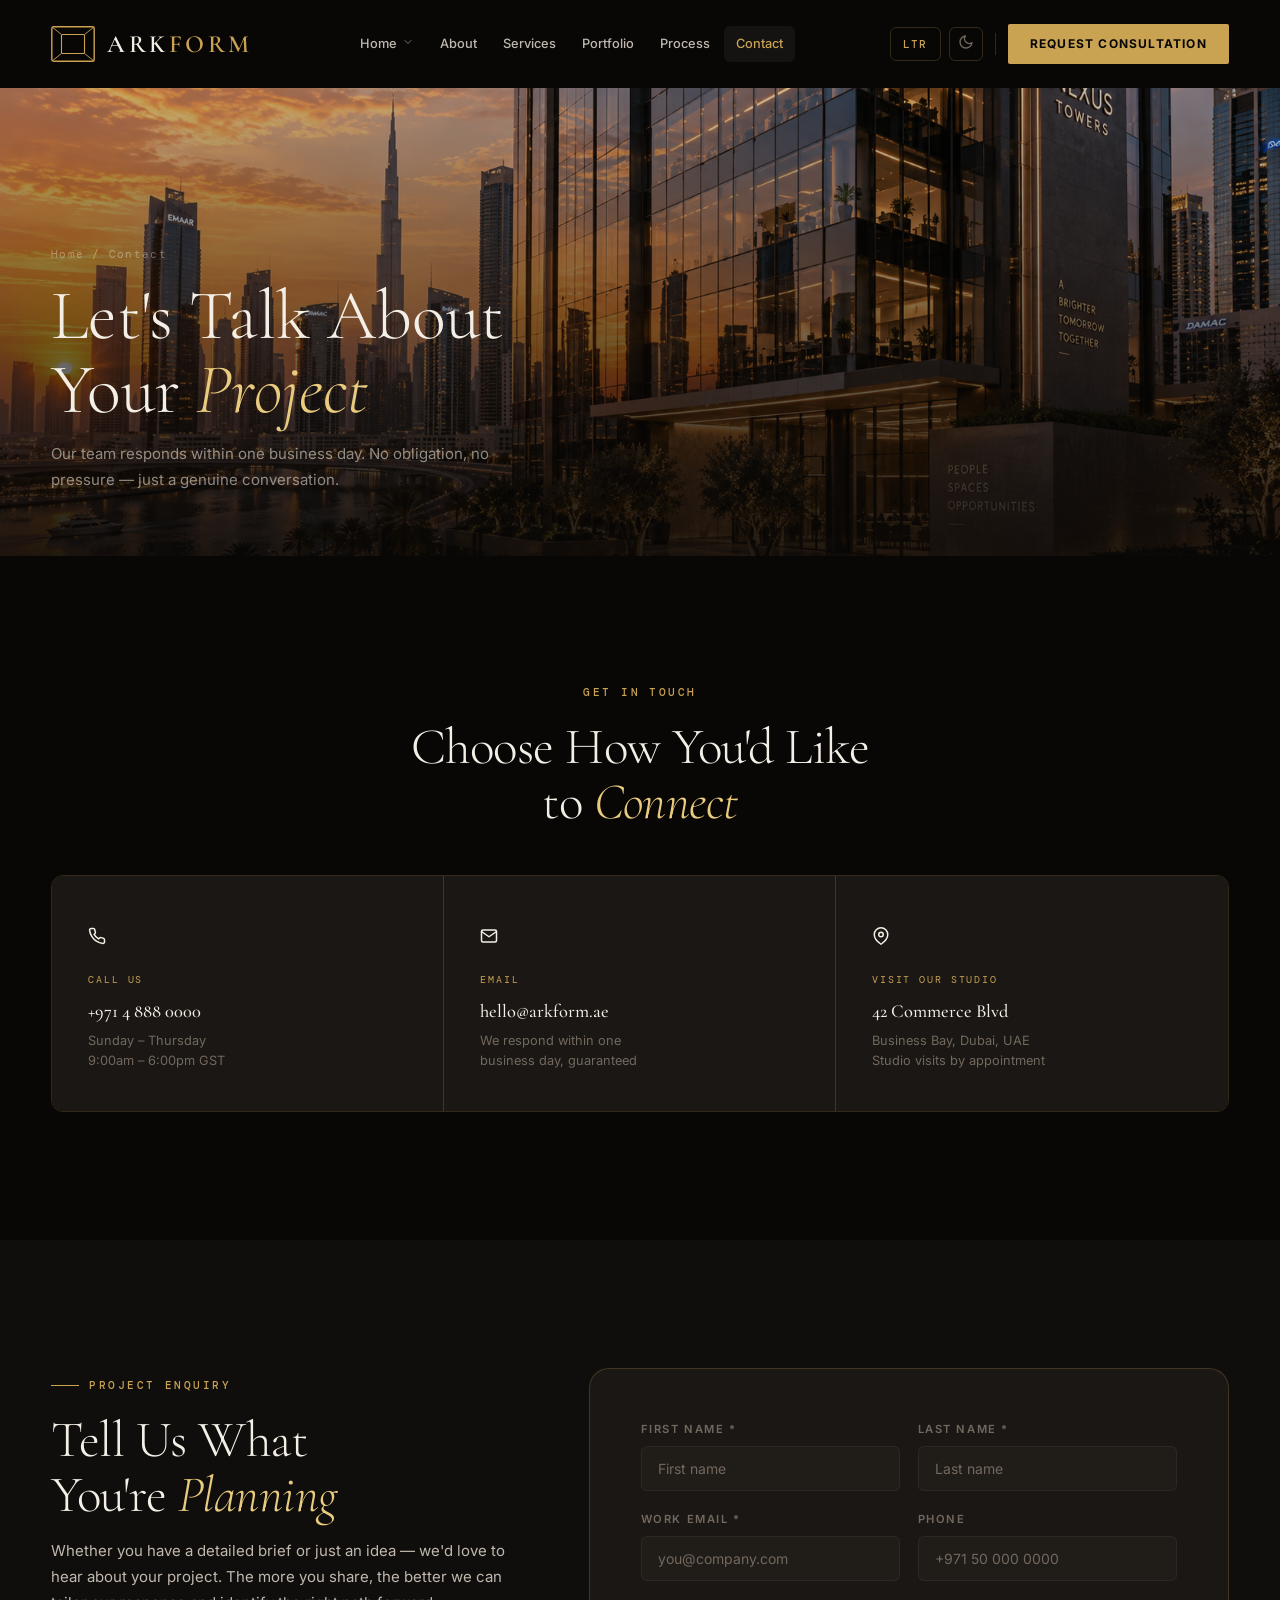
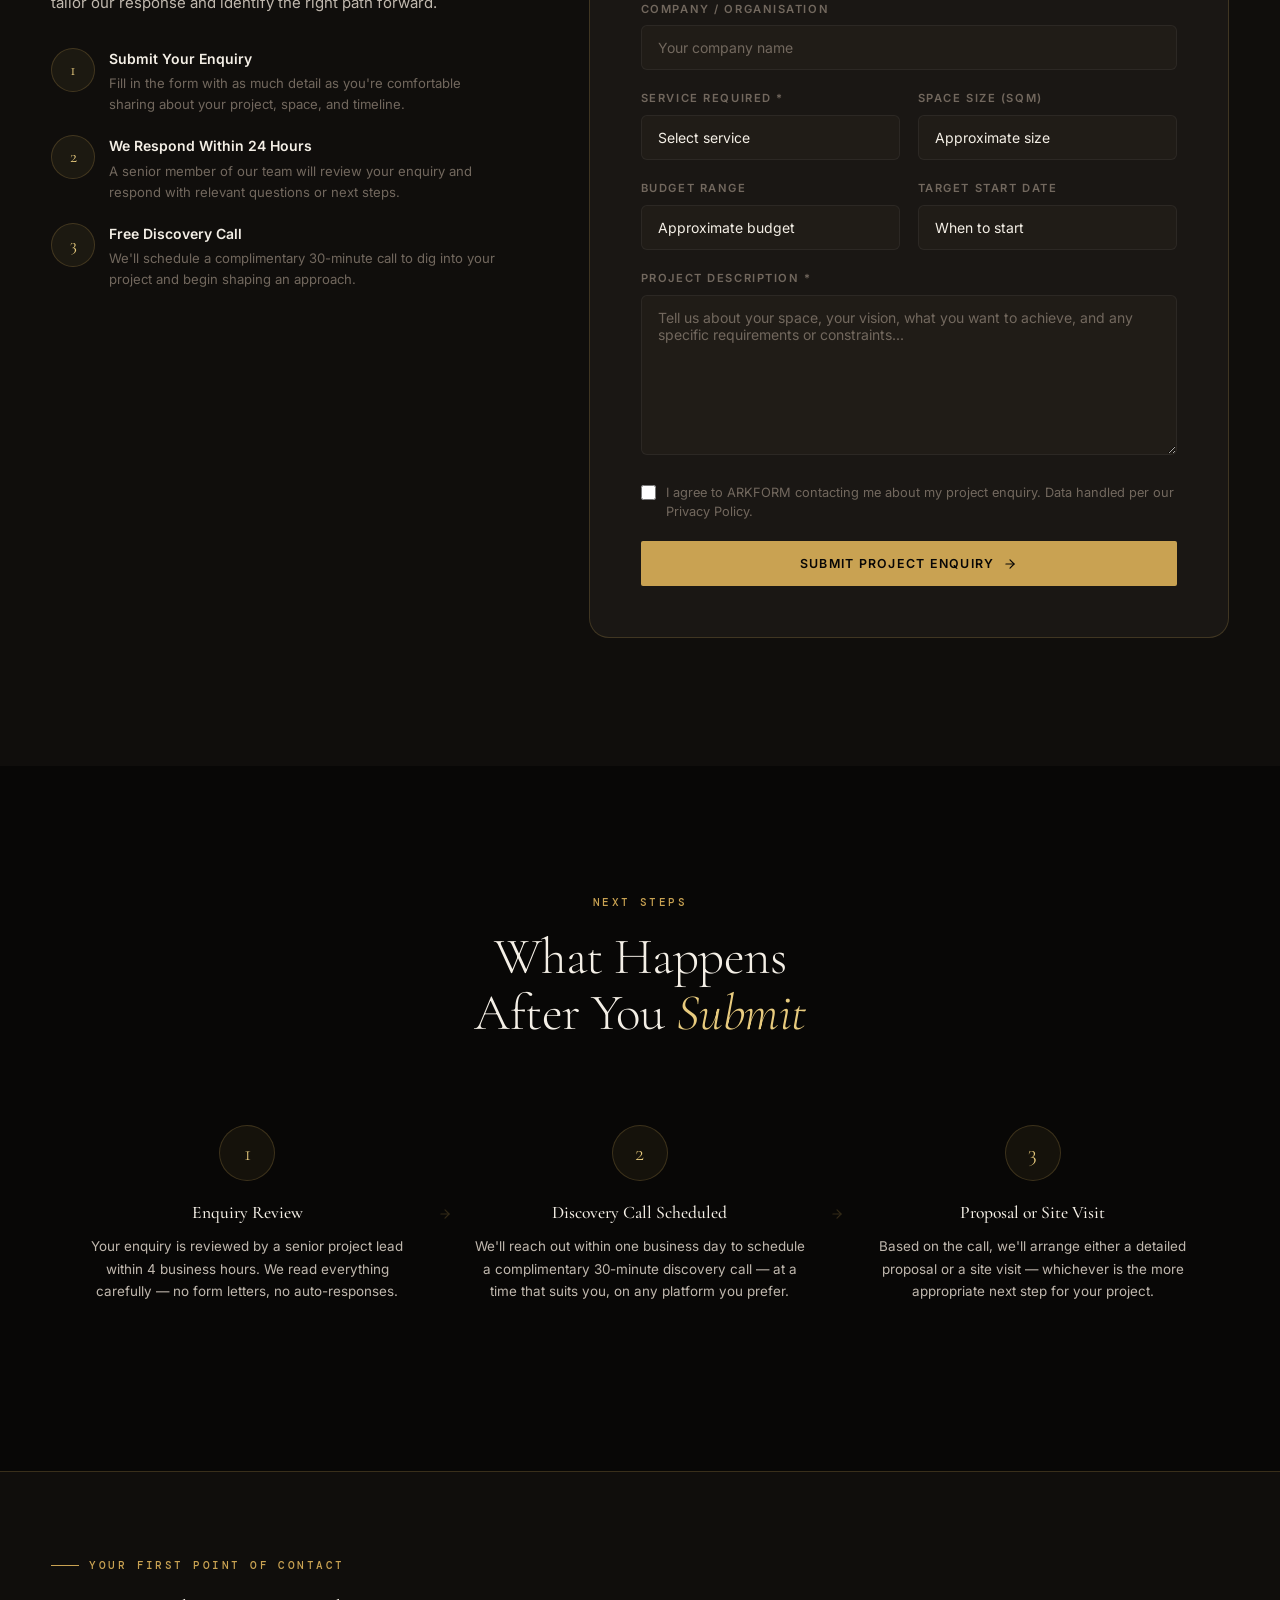
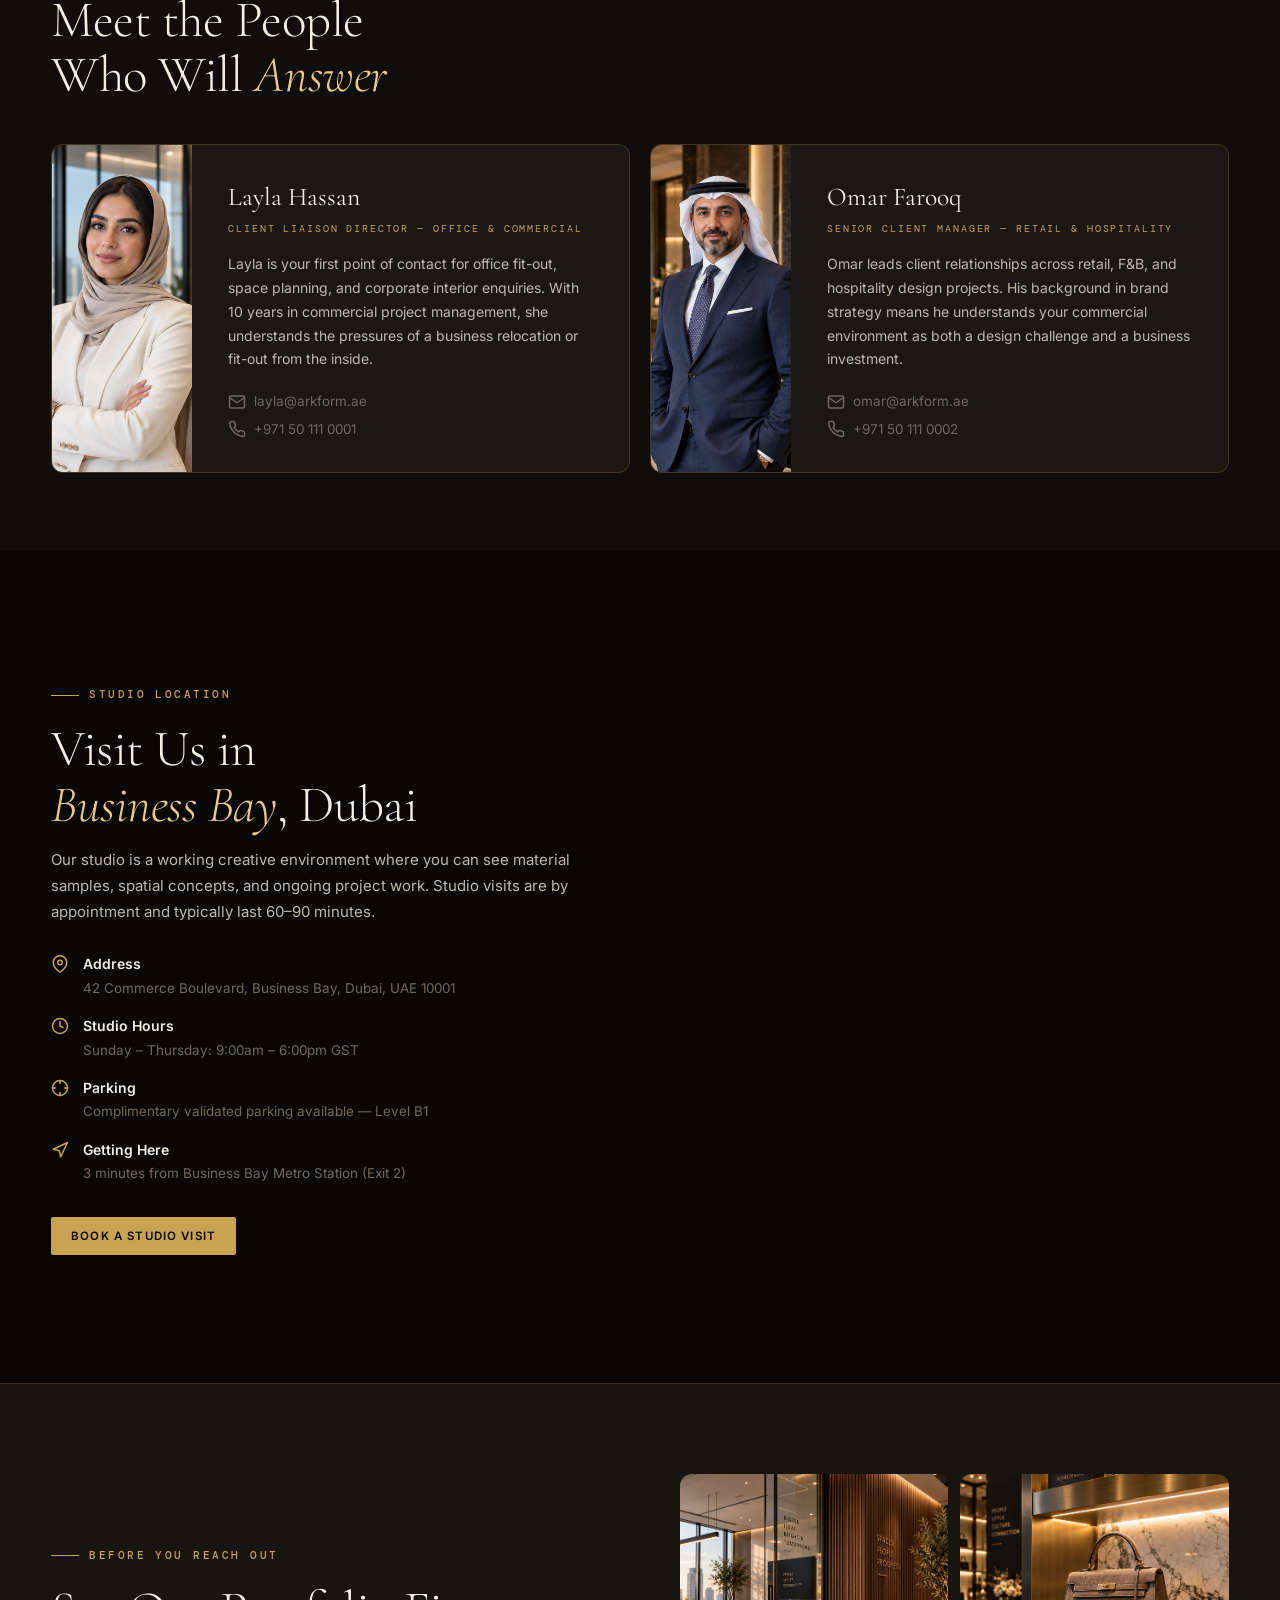
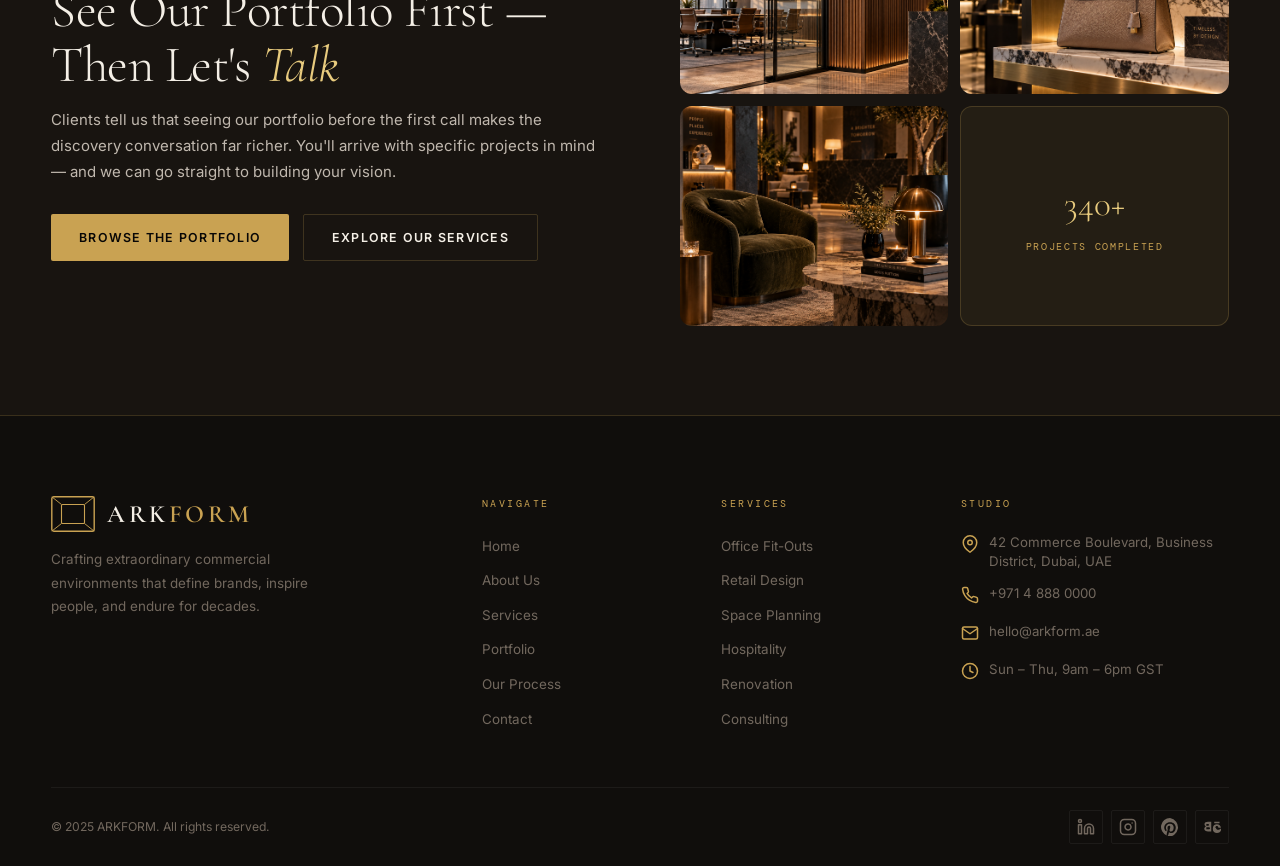
==== contact.html @ d7631701 "Initial commit" ====
<!DOCTYPE html>
<html lang="en" dir="ltr" data-theme="dark">
<head>
<meta charset="UTF-8"/>
<meta name="viewport" content="width=device-width, initial-scale=1.0"/>
<meta name="description" content="Contact ARKFORM to discuss your commercial interior fit-out or design project. Request a consultation, fill in a project enquiry, or visit our Dubai studio."/>
<title>Contact | ARKFORM</title>
<link rel="preconnect" href="https://fonts.googleapis.com"/>
<link rel="preconnect" href="https://fonts.gstatic.com" crossorigin/>
<link rel="stylesheet" href="style.css"/>
<link rel="icon" type="image/svg+xml" href="data:image/svg+xml,%3Csvg xmlns='http://www.w3.org/2000/svg' viewBox='0 0 24 24' fill='%23cfae7d'%3E%3Cpath d='M12 2L1 22h22L12 2zm0 5l6.5 12h-13L12 7z'/%3E%3C/svg%3E" />
</head>
<body>
<header id="site-header">
  <div class="header-inner">
    <a href="index.html" class="logo-wrap"><svg class="logo-svg" viewBox="0 0 44 36" fill="none"><rect x="0.8" y="0.8" width="42.4" height="34.4" rx="2" stroke="currentColor" stroke-width="1.4"/><rect x="10.5" y="8.5" width="23" height="19" rx="1" stroke="currentColor" stroke-width="1.1"/><line x1="0.8" y1="0.8" x2="10.5" y2="8.5" stroke="currentColor" stroke-width="0.9"/><line x1="43.2" y1="0.8" x2="33.5" y2="8.5" stroke="currentColor" stroke-width="0.9"/><line x1="0.8" y1="35.2" x2="10.5" y2="27.5" stroke="currentColor" stroke-width="0.9"/><line x1="43.2" y1="35.2" x2="33.5" y2="27.5" stroke="currentColor" stroke-width="0.9"/></svg><div class="logo-text"><span class="logo-name">ARK<b>FORM</b></span></div></a>
    <nav class="nav-menu"><div class="nav-item"><a href="index.html" class="nav-link">Home <span class="nav-chev"><svg width="12" height="12" viewBox="0 0 24 24" fill="none" stroke="currentColor" stroke-width="2" stroke-linecap="round" stroke-linejoin="round"><polyline points="6 9 12 15 18 9"></polyline></svg></span></a><div class="dropdown"><a href="index.html" class="dropdown-link"><span class="dd-dot"></span>Home One</a><a href="home2.html" class="dropdown-link"><span class="dd-dot"></span>Home Two</a></div></div><div class="nav-item"><a href="about.html" class="nav-link">About</a></div><div class="nav-item"><a href="services.html" class="nav-link">Services</a></div><div class="nav-item"><a href="portfolio.html" class="nav-link">Portfolio</a></div><div class="nav-item"><a href="process.html" class="nav-link">Process</a></div><div class="nav-item"><a href="contact.html" class="nav-link">Contact</a></div></nav>
    <div class="hd-right"><button class="dir-toggle" id="dirToggle">LTR</button><button class="theme-toggle" id="themeToggle"><span class="icon-moon"><svg width="16" height="16" viewBox="0 0 24 24" fill="none" stroke="currentColor" stroke-width="2" stroke-linecap="round" stroke-linejoin="round"><path d="M21 12.79A9 9 0 1 1 11.21 3 7 7 0 0 0 21 12.79z"></path></svg></span><span class="icon-sun"><svg width="16" height="16" viewBox="0 0 24 24" fill="none" stroke="currentColor" stroke-width="2" stroke-linecap="round" stroke-linejoin="round"><circle cx="12" cy="12" r="5"></circle><line x1="12" y1="1" x2="12" y2="3"></line><line x1="12" y1="21" x2="12" y2="23"></line><line x1="4.22" y1="4.22" x2="5.64" y2="5.64"></line><line x1="18.36" y1="18.36" x2="19.78" y2="19.78"></line><line x1="1" y1="12" x2="3" y2="12"></line><line x1="21" y1="12" x2="23" y2="12"></line><line x1="4.22" y1="19.78" x2="5.64" y2="18.36"></line><line x1="18.36" y1="5.64" x2="19.78" y2="4.22"></line></svg></span></button><div class="hd-divider"></div><a href="contact.html" class="btn-nav-cta">Request Consultation</a><button class="hamburger" id="hamburger"><span></span><span></span><span></span></button></div>
  </div>
</header>
<div class="mobile-overlay" id="mobile-overlay"></div>
<nav class="mobile-nav" id="mobile-nav"><a href="index.html" class="mobile-nav-link">Home<div class="m-sub"><a href="index.html" class="m-sub-link">Home One</a><a href="home2.html" class="m-sub-link">Home Two</a></div></a><a href="about.html" class="mobile-nav-link">About</a><a href="services.html" class="mobile-nav-link">Services</a><a href="portfolio.html" class="mobile-nav-link">Portfolio</a><a href="process.html" class="mobile-nav-link">Process</a><a href="contact.html" class="mobile-nav-link">Contact</a><div style="margin-top:32px;display:flex;gap:10px;flex-wrap:wrap;"><button class="dir-toggle">LTR</button><button class="theme-toggle"><span class="icon-moon"><svg width="16" height="16" viewBox="0 0 24 24" fill="none" stroke="currentColor" stroke-width="2" stroke-linecap="round" stroke-linejoin="round"><path d="M21 12.79A9 9 0 1 1 11.21 3 7 7 0 0 0 21 12.79z"></path></svg></span><span class="icon-sun"><svg width="16" height="16" viewBox="0 0 24 24" fill="none" stroke="currentColor" stroke-width="2" stroke-linecap="round" stroke-linejoin="round"><circle cx="12" cy="12" r="5"></circle><line x1="12" y1="1" x2="12" y2="3"></line><line x1="12" y1="21" x2="12" y2="23"></line><line x1="4.22" y1="4.22" x2="5.64" y2="5.64"></line><line x1="18.36" y1="18.36" x2="19.78" y2="19.78"></line><line x1="1" y1="12" x2="3" y2="12"></line><line x1="21" y1="12" x2="23" y2="12"></line><line x1="4.22" y1="19.78" x2="5.64" y2="18.36"></line><line x1="18.36" y1="5.64" x2="19.78" y2="4.22"></line></svg></span></button><a href="contact.html" class="btn-nav-cta">Consultation</a></div></nav>

<main style="margin-top:var(--nav-h);">

<!--  PAGE HERO -->
<div class="page-hero">
  <div class="page-hero-bg"><img src="contact_hero.png" alt="ARKFORM Studio — Dubai Business Bay" style="width:100%;height:100%;position:absolute;inset:0;border-radius:0;object-fit:cover;"></div>
  <div class="page-hero-overlay"></div>
  <div class="page-hero-content"><div class="container">
    <div class="breadcrumb"><a href="index.html">Home</a><span class="bc-sep">/</span><span>Contact</span></div>
    <h1 class="page-hero-title">Let's Talk About<br>Your <em>Project</em></h1>
    <p class="page-hero-sub">Our team responds within one business day. No obligation, no pressure — just a genuine conversation.</p>
  </div></div>
</div>

<!--  HOW TO REACH US -->
<section id="reach" class="section" style="background:var(--bg-0);">
  <div class="container">
    <div class="sh center reveal" style="margin-bottom:44px;"><div class="section-eyebrow center">Get in Touch</div><h2 class="sh-title">Choose How You'd Like<br>to <em>Connect</em></h2></div>
    <div class="contact-methods reveal">
      <div class="contact-method">
        <div class="cm-icon"><svg width="18" height="18" viewBox="0 0 24 24" fill="none" stroke="currentColor" stroke-width="2" stroke-linecap="round" stroke-linejoin="round"><path d="M22 16.92v3a2 2 0 0 1-2.18 2 19.79 19.79 0 0 1-8.63-3.07 19.5 19.5 0 0 1-6-6 19.79 19.79 0 0 1-3.07-8.67A2 2 0 0 1 4.11 2h3a2 2 0 0 1 2 1.72 12.84 12.84 0 0 0 .7 2.81 2 2 0 0 1-.45 2.11L8.09 9.91a16 16 0 0 0 6 6l1.27-1.27a2 2 0 0 1 2.11-.45 12.84 12.84 0 0 0 2.81.7A2 2 0 0 1 22 16.92z"></path></svg></div>
        <div class="cm-label">Call Us</div>
        <div class="cm-value">+971 4 888 0000</div>
        <p class="cm-note">Sunday – Thursday<br>9:00am – 6:00pm GST</p>
      </div>
      <div class="contact-method">
        <div class="cm-icon"><svg width="18" height="18" viewBox="0 0 24 24" fill="none" stroke="currentColor" stroke-width="2" stroke-linecap="round" stroke-linejoin="round"><path d="M4 4h16c1.1 0 2 .9 2 2v12c0 1.1-.9 2-2 2H4c-1.1 0-2-.9-2-2V6c0-1.1.9-2 2-2z"></path><polyline points="22,6 12,13 2,6"></polyline></svg></div>
        <div class="cm-label">Email</div>
        <div class="cm-value">hello@arkform.ae</div>
        <p class="cm-note">We respond within one<br>business day, guaranteed</p>
      </div>
      <div class="contact-method">
        <div class="cm-icon"><svg width="18" height="18" viewBox="0 0 24 24" fill="none" stroke="currentColor" stroke-width="2" stroke-linecap="round" stroke-linejoin="round"><path d="M21 10c0 7-9 13-9 13s-9-6-9-13a9 9 0 0 1 18 0z"></path><circle cx="12" cy="10" r="3"></circle></svg></div>
        <div class="cm-label">Visit Our Studio</div>
        <div class="cm-value">42 Commerce Blvd</div>
        <p class="cm-note">Business Bay, Dubai, UAE<br>Studio visits by appointment</p>
      </div>
    </div>
  </div>
</section>

<!--  PROJECT ENQUIRY FORM -->
<section id="enquiry" class="section" style="background:var(--bg-1);">
  <div class="container">
    <div style="display:grid;grid-template-columns:1fr 1.4fr;gap:80px;align-items:flex-start;" class="reveal">
      <div>
        <div class="section-eyebrow">Project Enquiry</div>
        <h2 class="sh-title">Tell Us What<br>You're <em>Planning</em></h2>
        <p style="font-size:0.9375rem;color:var(--txt-2);line-height:1.74;margin-bottom:32px;">Whether you have a detailed brief or just an idea — we'd love to hear about your project. The more you share, the better we can tailor our response and identify the right path forward.</p>
        <div style="display:flex;flex-direction:column;gap:20px;">
          <div style="display:flex;gap:14px;align-items:flex-start;"><div style="width:44px;height:44px;background:var(--gold-bg);border:1px solid var(--bd-g);border-radius:50%;display:flex;align-items:center;justify-content:center;font-family:var(--ff-d);font-size:1.1rem;color:var(--gold-lt);flex-shrink:0;">1</div><div><div style="font-size:0.875rem;font-weight:600;color:var(--txt-1);margin-bottom:3px;">Submit Your Enquiry</div><p style="font-size:0.82rem;color:var(--txt-3);line-height:1.6;">Fill in the form with as much detail as you're comfortable sharing about your project, space, and timeline.</p></div></div><div style="display:flex;gap:14px;align-items:flex-start;"><div style="width:44px;height:44px;background:var(--gold-bg);border:1px solid var(--bd-g);border-radius:50%;display:flex;align-items:center;justify-content:center;font-family:var(--ff-d);font-size:1.1rem;color:var(--gold-lt);flex-shrink:0;">2</div><div><div style="font-size:0.875rem;font-weight:600;color:var(--txt-1);margin-bottom:3px;">We Respond Within 24 Hours</div><p style="font-size:0.82rem;color:var(--txt-3);line-height:1.6;">A senior member of our team will review your enquiry and respond with relevant questions or next steps.</p></div></div><div style="display:flex;gap:14px;align-items:flex-start;"><div style="width:44px;height:44px;background:var(--gold-bg);border:1px solid var(--bd-g);border-radius:50%;display:flex;align-items:center;justify-content:center;font-family:var(--ff-d);font-size:1.1rem;color:var(--gold-lt);flex-shrink:0;">3</div><div><div style="font-size:0.875rem;font-weight:600;color:var(--txt-1);margin-bottom:3px;">Free Discovery Call</div><p style="font-size:0.82rem;color:var(--txt-3);line-height:1.6;">We'll schedule a complimentary 30-minute call to dig into your project and begin shaping an approach.</p></div></div>
        </div>
      </div>
      <div class="form-card reveal reveal-delay-2">
        <form id="enquiry-form" onsubmit="handleSubmit(event)" novalidate>
          <div class="form-row">
            <div class="form-group"><label class="form-label" for="f-fn">First Name *</label><input class="form-input" type="text" id="f-fn" placeholder="First name" required/></div>
            <div class="form-group"><label class="form-label" for="f-ln">Last Name *</label><input class="form-input" type="text" id="f-ln" placeholder="Last name" required/></div>
          </div>
          <div class="form-row">
            <div class="form-group"><label class="form-label" for="f-em">Work Email *</label><input class="form-input" type="email" id="f-em" placeholder="you@company.com" required/></div>
            <div class="form-group"><label class="form-label" for="f-ph">Phone</label><input class="form-input" type="tel" id="f-ph" placeholder="+971 50 000 0000"/></div>
          </div>
          <div class="form-group"><label class="form-label" for="f-co">Company / Organisation</label><input class="form-input" type="text" id="f-co" placeholder="Your company name"/></div>
          <div class="form-row">
            <div class="form-group"><label class="form-label" for="f-sv">Service Required *</label><select class="form-select" id="f-sv" required><option value="" disabled selected>Select service</option><option>Office Fit-Out</option><option>Retail Design</option><option>Space Planning</option><option>Hospitality Interiors</option><option>Renovation &amp; Refurbishment</option><option>Design Consulting</option><option>Not Sure — Need Guidance</option></select></div>
            <div class="form-group"><label class="form-label" for="f-sz">Space Size (sqm)</label><select class="form-select" id="f-sz"><option value="" disabled selected>Approximate size</option><option>Under 500 sqm</option><option>500 – 1,000 sqm</option><option>1,000 – 3,000 sqm</option><option>3,000 – 5,000 sqm</option><option>Over 5,000 sqm</option></select></div>
          </div>
          <div class="form-row">
            <div class="form-group"><label class="form-label" for="f-bg">Budget Range</label><select class="form-select" id="f-bg"><option value="" disabled selected>Approximate budget</option><option>AED 250K – 500K</option><option>AED 500K – 1M</option><option>AED 1M – 3M</option><option>AED 3M – 5M</option><option>AED 5M+</option></select></div>
            <div class="form-group"><label class="form-label" for="f-tl">Target Start Date</label><select class="form-select" id="f-tl"><option value="" disabled selected>When to start</option><option>Within 1 month</option><option>1 – 3 months</option><option>3 – 6 months</option><option>6 – 12 months</option><option>Over 12 months away</option></select></div>
          </div>
          <div class="form-group"><label class="form-label" for="f-msg">Project Description *</label><textarea class="form-textarea" id="f-msg" placeholder="Tell us about your space, your vision, what you want to achieve, and any specific requirements or constraints..." required style="min-height:160px;"></textarea></div>
          <div class="form-checkbox" style="margin-bottom:20px;"><input type="checkbox" id="f-con" required/><label for="f-con">I agree to ARKFORM contacting me about my project enquiry. Data handled per our Privacy Policy.</label></div>
          <button type="submit" class="btn btn-gold" style="width:100%;justify-content:center;padding:15px;" id="submit-btn">Submit Project Enquiry <svg width="14" height="14" viewBox="0 0 24 24" fill="none" stroke="currentColor" stroke-width="2" stroke-linecap="round" stroke-linejoin="round"><line x1="5" y1="12" x2="19" y2="12"></line><polyline points="12 5 19 12 12 19"></polyline></svg></button>
        </form>
        <div id="form-success" style="display:none;text-align:center;padding:48px 24px;">
          <div style="font-size:2.8rem;margin-bottom:16px;color:var(--gold);"><svg width="14" height="14" viewBox="0 0 24 24" fill="none" stroke="currentColor" stroke-width="2" stroke-linecap="round" stroke-linejoin="round"><polyline points="20 6 9 17 4 12"></polyline></svg></div>
          <h3 style="font-family:var(--ff-d);font-size:1.8rem;color:var(--txt-1);margin-bottom:12px;">Enquiry Received</h3>
          <p style="font-size:0.9rem;color:var(--txt-2);line-height:1.72;">Thank you — a senior member of our team will review your project and be in touch within one business day to arrange a discovery call.</p>
        </div>
      </div>
    </div>
  </div>
</section>

<!--  WHAT HAPPENS AFTER YOU SUBMIT -->
<section id="next-steps" class="section" style="background:var(--bg-0);">
  <div class="container">
    <div class="sh center reveal" style="margin-bottom:44px;"><div class="section-eyebrow center">Next Steps</div><h2 class="sh-title">What Happens<br>After You <em>Submit</em></h2></div>
    <div class="post-submit-steps reveal">
      <div class="pss-step">
        <div class="pss-num">1</div>
        <div class="pss-title">Enquiry Review</div>
        <p class="pss-body">Your enquiry is reviewed by a senior project lead within 4 business hours. We read everything carefully — no form letters, no auto-responses.</p>
      </div>
      <div class="pss-step">
        <div class="pss-num">2</div>
        <div class="pss-title">Discovery Call Scheduled</div>
        <p class="pss-body">We'll reach out within one business day to schedule a complimentary 30-minute discovery call — at a time that suits you, on any platform you prefer.</p>
      </div>
      <div class="pss-step">
        <div class="pss-num">3</div>
        <div class="pss-title">Proposal or Site Visit</div>
        <p class="pss-body">Based on the call, we'll arrange either a detailed proposal or a site visit — whichever is the more appropriate next step for your project.</p>
      </div>
    </div>
  </div>
</section>

<!--  MEET YOUR LIAISON -->
<section id="liaison" class="section-sm" style="background:var(--bg-1);border-top:1px solid var(--bd-g);">
  <div class="container">
    <div class="sh reveal" style="margin-bottom:40px;"><div class="section-eyebrow">Your First Point of Contact</div><h2 class="sh-title">Meet the People<br>Who Will <em>Answer</em></h2></div>
    <div style="display:grid;grid-template-columns:1fr 1fr;gap:20px;" class="reveal">
      <div class="liaison-card">
        <div class="liaison-photo"><img src="contact_layla.png" alt="Layla Hassan" style="width:100%;height:100%;min-height:220px;border-radius:0;object-fit:cover;"></div>
        <div class="liaison-info">
          <div class="liaison-name">Layla Hassan</div>
          <div class="liaison-role">Client Liaison Director — Office &amp; Commercial</div>
          <p class="liaison-bio">Layla is your first point of contact for office fit-out, space planning, and corporate interior enquiries. With 10 years in commercial project management, she understands the pressures of a business relocation or fit-out from the inside.</p>
          <div class="liaison-contact">
            <div class="liaison-contact-item"><svg width="18" height="18" viewBox="0 0 24 24" fill="none" stroke="currentColor" stroke-width="2" stroke-linecap="round" stroke-linejoin="round"><path d="M4 4h16c1.1 0 2 .9 2 2v12c0 1.1-.9 2-2 2H4c-1.1 0-2-.9-2-2V6c0-1.1.9-2 2-2z"></path><polyline points="22,6 12,13 2,6"></polyline></svg> layla@arkform.ae</div>
            <div class="liaison-contact-item"><svg width="18" height="18" viewBox="0 0 24 24" fill="none" stroke="currentColor" stroke-width="2" stroke-linecap="round" stroke-linejoin="round"><path d="M22 16.92v3a2 2 0 0 1-2.18 2 19.79 19.79 0 0 1-8.63-3.07 19.5 19.5 0 0 1-6-6 19.79 19.79 0 0 1-3.07-8.67A2 2 0 0 1 4.11 2h3a2 2 0 0 1 2 1.72 12.84 12.84 0 0 0 .7 2.81 2 2 0 0 1-.45 2.11L8.09 9.91a16 16 0 0 0 6 6l1.27-1.27a2 2 0 0 1 2.11-.45 12.84 12.84 0 0 0 2.81.7A2 2 0 0 1 22 16.92z"></path></svg> +971 50 111 0001</div>
          </div>
        </div>
      </div>
      <div class="liaison-card">
        <div class="liaison-photo"><img src="contact_omar.png" alt="Omar Farooq" style="width:100%;height:100%;min-height:220px;border-radius:0;object-fit:cover;"></div>
        <div class="liaison-info">
          <div class="liaison-name">Omar Farooq</div>
          <div class="liaison-role">Senior Client Manager — Retail &amp; Hospitality</div>
          <p class="liaison-bio">Omar leads client relationships across retail, F&amp;B, and hospitality design projects. His background in brand strategy means he understands your commercial environment as both a design challenge and a business investment.</p>
          <div class="liaison-contact">
            <div class="liaison-contact-item"><svg width="18" height="18" viewBox="0 0 24 24" fill="none" stroke="currentColor" stroke-width="2" stroke-linecap="round" stroke-linejoin="round"><path d="M4 4h16c1.1 0 2 .9 2 2v12c0 1.1-.9 2-2 2H4c-1.1 0-2-.9-2-2V6c0-1.1.9-2 2-2z"></path><polyline points="22,6 12,13 2,6"></polyline></svg> omar@arkform.ae</div>
            <div class="liaison-contact-item"><svg width="18" height="18" viewBox="0 0 24 24" fill="none" stroke="currentColor" stroke-width="2" stroke-linecap="round" stroke-linejoin="round"><path d="M22 16.92v3a2 2 0 0 1-2.18 2 19.79 19.79 0 0 1-8.63-3.07 19.5 19.5 0 0 1-6-6 19.79 19.79 0 0 1-3.07-8.67A2 2 0 0 1 4.11 2h3a2 2 0 0 1 2 1.72 12.84 12.84 0 0 0 .7 2.81 2 2 0 0 1-.45 2.11L8.09 9.91a16 16 0 0 0 6 6l1.27-1.27a2 2 0 0 1 2.11-.45 12.84 12.84 0 0 0 2.81.7A2 2 0 0 1 22 16.92z"></path></svg> +971 50 111 0002</div>
          </div>
        </div>
      </div>
    </div>
  </div>
</section>

<!--  STUDIO LOCATION -->
<section id="location" class="section" style="background:var(--bg-0);">
  <div class="container">
    <div style="display:grid;grid-template-columns:1fr 1fr;gap:80px;align-items:center;" class="reveal">
      <div>
        <div class="section-eyebrow">Studio Location</div>
        <h2 class="sh-title">Visit Us in<br><em>Business Bay</em>, Dubai</h2>
        <p style="font-size:0.9375rem;color:var(--txt-2);line-height:1.74;margin-bottom:28px;">Our studio is a working creative environment where you can see material samples, spatial concepts, and ongoing project work. Studio visits are by appointment and typically last 60–90 minutes.</p>
        <div style="display:flex;flex-direction:column;gap:16px;margin-bottom:32px;">
          <div style="display:flex;gap:14px;"><div style="color:var(--gold);flex-shrink:0;font-size:1rem;margin-top:2px;"><svg width="18" height="18" viewBox="0 0 24 24" fill="none" stroke="currentColor" stroke-width="2" stroke-linecap="round" stroke-linejoin="round"><path d="M21 10c0 7-9 13-9 13s-9-6-9-13a9 9 0 0 1 18 0z"></path><circle cx="12" cy="10" r="3"></circle></svg></div><div><div style="font-size:0.875rem;font-weight:600;color:var(--txt-1);margin-bottom:2px;">Address</div><div style="font-size:0.84rem;color:var(--txt-3);">42 Commerce Boulevard, Business Bay, Dubai, UAE 10001</div></div></div><div style="display:flex;gap:14px;"><div style="color:var(--gold);flex-shrink:0;font-size:1rem;margin-top:2px;"><svg width="18" height="18" viewBox="0 0 24 24" fill="none" stroke="currentColor" stroke-width="2" stroke-linecap="round" stroke-linejoin="round"><circle cx="12" cy="12" r="10"></circle><polyline points="12 6 12 12 16 14"></polyline></svg></div><div><div style="font-size:0.875rem;font-weight:600;color:var(--txt-1);margin-bottom:2px;">Studio Hours</div><div style="font-size:0.84rem;color:var(--txt-3);">Sunday – Thursday: 9:00am – 6:00pm GST</div></div></div><div style="display:flex;gap:14px;"><div style="color:var(--gold);flex-shrink:0;font-size:1rem;margin-top:2px;"><svg width="18" height="18" viewBox="0 0 24 24" fill="none" stroke="currentColor" stroke-width="2" stroke-linecap="round" stroke-linejoin="round"><circle cx="12" cy="12" r="10"></circle><line x1="22" y1="12" x2="18" y2="12"></line><line x1="6" y1="12" x2="2" y2="12"></line><line x1="12" y1="6" x2="12" y2="2"></line><line x1="12" y1="22" x2="12" y2="18"></line></svg></div><div><div style="font-size:0.875rem;font-weight:600;color:var(--txt-1);margin-bottom:2px;">Parking</div><div style="font-size:0.84rem;color:var(--txt-3);">Complimentary validated parking available — Level B1</div></div></div><div style="display:flex;gap:14px;"><div style="color:var(--gold);flex-shrink:0;font-size:1rem;margin-top:2px;"><svg width="18" height="18" viewBox="0 0 24 24" fill="none" stroke="currentColor" stroke-width="2" stroke-linecap="round" stroke-linejoin="round"><polygon points="3 11 22 2 13 21 11 13 3 11"></polygon></svg></div><div><div style="font-size:0.875rem;font-weight:600;color:var(--txt-1);margin-bottom:2px;">Getting Here</div><div style="font-size:0.84rem;color:var(--txt-3);">3 minutes from Business Bay Metro Station (Exit 2)</div></div></div>
        </div>
        <a href="#enquiry" class="btn btn-gold btn-sm">Book a Studio Visit</a>
      </div>
      <div style="border-radius:var(--r-lg);overflow:hidden;">
        <iframe src="https://www.google.com/maps/embed?pb=!1m18!1m12!1m3!1d14441.776098251662!2d55.26315264999999!3d25.1882103!2m3!1f0!2f0!3f0!3m2!1i1024!2i768!4f13.1!3m3!1m2!1s0x3e5f682c0b05b38d%3A0xc3c52403ff2da84a!2sBusiness%20Bay%20-%20Dubai%20-%20United%20Arab%20Emirates!5e0!3m2!1sen!2sus!4v1700000000000!5m2!1sen!2sus" width="100%" height="440" style="border:0;" allowfullscreen="" loading="lazy" referrerpolicy="no-referrer-when-downgrade"></iframe>
      </div>
    </div>
  </div>
</section>

<!--  FINAL CTA — Portfolio-first, different from form-focused page -->
<section id="cta" style="background:var(--bg-2);border-top:1px solid var(--bd-g);">
  <div class="container">
    <div style="display:grid;grid-template-columns:1fr 1fr;gap:80px;align-items:center;padding:clamp(60px,7vw,100px) 0;" class="reveal">
      <div>
        <div class="section-eyebrow">Before You Reach Out</div>
        <h2 class="sh-title">See Our Portfolio First —<br>Then Let's <em>Talk</em></h2>
        <p style="font-size:0.9375rem;color:var(--txt-2);line-height:1.74;margin-bottom:28px;">Clients tell us that seeing our portfolio before the first call makes the discovery conversation far richer. You'll arrive with specific projects in mind — and we can go straight to building your vision.</p>
        <div style="display:flex;gap:14px;flex-wrap:wrap;">
          <a href="portfolio.html" class="btn btn-gold">Browse the Portfolio</a>
          <a href="services.html"  class="btn btn-border">Explore Our Services</a>
        </div>
      </div>
      <div style="display:grid;grid-template-columns:1fr 1fr;gap:12px;">
        <div style="border-radius:var(--r-md);overflow:hidden;"><img src="contact_port1.png" alt="Office Portfolio" style="width:100%;height:220px;border-radius:0;object-fit:cover;"></div>
        <div style="border-radius:var(--r-md);overflow:hidden;"><img src="contact_port2.png" alt="Retail Portfolio" style="width:100%;height:220px;border-radius:0;object-fit:cover;"></div>
        <div style="border-radius:var(--r-md);overflow:hidden;"><img src="contact_port3.png" alt="Hospitality Portfolio" style="width:100%;height:220px;border-radius:0;object-fit:cover;"></div>
        <div style="border-radius:var(--r-md);overflow:hidden;background:var(--gold-bg);border:1px solid var(--bd-g);display:flex;flex-direction:column;align-items:center;justify-content:center;height:220px;text-align:center;padding:20px;"><div style="font-family:var(--ff-d);font-size:2.2rem;font-weight:300;color:var(--gold-lt);">340+</div><div style="font-family:var(--ff-m);font-size:0.65rem;letter-spacing:0.16em;text-transform:uppercase;color:var(--gold);margin-top:6px;">Projects Completed</div></div>
      </div>
    </div>
  </div>
</section>

</main>

<script>
function handleSubmit(e) {
  e.preventDefault();
  document.getElementById('enquiry-form').style.display = 'none';
  document.getElementById('form-success').style.display = 'block';
}
</script>
<footer id="site-footer">
  <div class="container">
    <div class="footer-top">
      <div>
        <div class="footer-logo-row">
          <svg class="logo-svg" viewBox="0 0 44 36" fill="none">
            <rect x="0.8" y="0.8" width="42.4" height="34.4" rx="2" stroke="currentColor" stroke-width="1.4"/>
            <rect x="10.5" y="8.5" width="23" height="19" rx="1" stroke="currentColor" stroke-width="1.1"/>
            <line x1="0.8" y1="0.8" x2="10.5" y2="8.5" stroke="currentColor" stroke-width="0.9"/>
            <line x1="43.2" y1="0.8" x2="33.5" y2="8.5" stroke="currentColor" stroke-width="0.9"/>
            <line x1="0.8" y1="35.2" x2="10.5" y2="27.5" stroke="currentColor" stroke-width="0.9"/>
            <line x1="43.2" y1="35.2" x2="33.5" y2="27.5" stroke="currentColor" stroke-width="0.9"/>
          </svg>
          <div class="logo-text">
            <span class="logo-name">ARK<b>FORM</b></span>
          </div>
        </div>
        <p class="footer-desc">Crafting extraordinary commercial environments that define brands, inspire people, and endure for decades.</p>
      </div>
      <div>
        <div class="footer-col-title">Navigate</div>
        <ul class="footer-links">
          <li><a href="index.html">Home</a></li>
          <li><a href="about.html">About Us</a></li>
          <li><a href="services.html">Services</a></li>
          <li><a href="portfolio.html">Portfolio</a></li>
          <li><a href="process.html">Our Process</a></li>
          <li><a href="contact.html">Contact</a></li>
        </ul>
      </div>
      <div>
        <div class="footer-col-title">Services</div>
        <ul class="footer-links">
          <li><a href="services.html">Office Fit-Outs</a></li>
          <li><a href="services.html">Retail Design</a></li>
          <li><a href="services.html">Space Planning</a></li>
          <li><a href="services.html">Hospitality</a></li>
          <li><a href="services.html">Renovation</a></li>
          <li><a href="services.html">Consulting</a></li>
        </ul>
      </div>
      <div>
        <div class="footer-col-title">Studio</div>
        <div class="footer-contact-row">
          <span class="fc-icon">
            <svg width="18" height="18" viewBox="0 0 24 24" fill="none" stroke="currentColor" stroke-width="2" stroke-linecap="round" stroke-linejoin="round"><path d="M21 10c0 7-9 13-9 13s-9-6-9-13a9 9 0 0 1 18 0z"></path><circle cx="12" cy="10" r="3"></circle></svg>
          </span>
          <span>42 Commerce Boulevard, Business District, Dubai, UAE</span>
        </div>
        <div class="footer-contact-row">
          <span class="fc-icon">
            <svg width="18" height="18" viewBox="0 0 24 24" fill="none" stroke="currentColor" stroke-width="2" stroke-linecap="round" stroke-linejoin="round"><path d="M22 16.92v3a2 2 0 0 1-2.18 2 19.79 19.79 0 0 1-8.63-3.07 19.5 19.5 0 0 1-6-6 19.79 19.79 0 0 1-3.07-8.67A2 2 0 0 1 4.11 2h3a2 2 0 0 1 2 1.72 12.84 12.84 0 0 0 .7 2.81 2 2 0 0 1-.45 2.11L8.09 9.91a16 16 0 0 0 6 6l1.27-1.27a2 2 0 0 1 2.11-.45 12.84 12.84 0 0 0 2.81.7A2 2 0 0 1 22 16.92z"></path></svg>
          </span>
          <span>+971 4 888 0000</span>
        </div>
        <div class="footer-contact-row">
          <span class="fc-icon">
            <svg width="18" height="18" viewBox="0 0 24 24" fill="none" stroke="currentColor" stroke-width="2" stroke-linecap="round" stroke-linejoin="round"><path d="M4 4h16c1.1 0 2 .9 2 2v12c0 1.1-.9 2-2 2H4c-1.1 0-2-.9-2-2V6c0-1.1.9-2 2-2z"></path><polyline points="22,6 12,13 2,6"></polyline></svg>
          </span>
          <span>hello@arkform.ae</span>
        </div>
        <div class="footer-contact-row">
          <span class="fc-icon">
            <svg width="18" height="18" viewBox="0 0 24 24" fill="none" stroke="currentColor" stroke-width="2" stroke-linecap="round" stroke-linejoin="round"><circle cx="12" cy="12" r="10"></circle><polyline points="12 6 12 12 16 14"></polyline></svg>
          </span>
          <span>Sun – Thu, 9am – 6pm GST</span>
        </div>
      </div>
    </div>
    <div class="footer-bottom">
      <p class="footer-copy">&copy; 2025 ARKFORM. All rights reserved.</p>
      <div class="footer-socials">
        <a href="#" class="soc-btn" aria-label="LinkedIn">
          <svg width="18" height="18" viewBox="0 0 24 24" fill="none" stroke="currentColor" stroke-width="2" stroke-linecap="round" stroke-linejoin="round"><path d="M16 8a6 6 0 0 1 6 6v7h-4v-7a2 2 0 0 0-2-2 2 2 0 0 0-2 2v7h-4v-7a6 6 0 0 1 6-6z"></path><rect x="2" y="9" width="4" height="12"></rect><circle cx="4" cy="4" r="2"></circle></svg>
        </a>
        <a href="#" class="soc-btn" aria-label="Instagram">
          <svg width="18" height="18" viewBox="0 0 24 24" fill="none" stroke="currentColor" stroke-width="2" stroke-linecap="round" stroke-linejoin="round"><rect x="2" y="2" width="20" height="20" rx="5" ry="5"></rect><path d="M16 11.37A4 4 0 1 1 12.63 8 4 4 0 0 1 16 11.37z"></path><line x1="17.5" y1="6.5" x2="17.51" y2="6.5"></line></svg>
        </a>
        <a href="#" class="soc-btn" aria-label="Pinterest">
          <svg width="18" height="18" viewBox="0 0 24 24" fill="currentColor"><path d="M12 0a12 12 0 0 0-4.37 23.17c-.07-.63-.13-1.6.03-2.29l1.4-5.92s-.36-.71-.36-1.78c0-1.66.97-2.9 2.17-2.9 1.01 0 1.51.76 1.51 1.68 0 1.02-.65 2.56-.99 3.98-.28 1.19.6 2.16 1.77 2.16 2.13 0 3.77-2.24 3.77-5.47 0-2.86-2.06-4.86-5.01-4.86-3.41 0-5.41 2.56-5.41 5.19 0 1.03.4 2.14.89 2.74.08.1.09.23.07.35l-.33 1.36c-.05.23-.17.27-.4.17-1.5-.7-2.43-2.88-2.43-4.65 0-3.78 2.75-7.25 7.95-7.25 4.17 0 7.39 2.96 7.39 6.92 0 4.13-2.61 7.46-6.23 7.46-1.21 0-2.35-.63-2.76-1.38l-.75 2.85c-.27 1.04-1 2.35-1.5 3.15A12 12 0 1 0 12 0z"/></svg>
        </a>
        <a href="#" class="soc-btn" aria-label="Behance">
          <svg width="18" height="18" viewBox="0 0 24 24" fill="currentColor"><path d="M22 7h-7v-2h7v2zm1.726 10c-.442 1.297-2.029 3-5.101 3-3.074 0-5.564-1.729-5.564-5.675 0-3.91 2.325-5.92 5.466-5.92 3.082 0 4.964 1.827 5.372 4.577h-6.711c.092 1.466 1.488 2.846 3.123 2.846 1.215 0 2.215-.534 2.64-1.428h2.775zm-3.15-4.144c-.169-1.2-1.026-2.025-2.091-2.025-1.12 0-2.037.916-2.19 2.025h4.281zM11 12v-6.903h-4.364c-2.428 0-4.636.853-4.636 3.328 0 1.543.832 2.38 2.026 2.812-1.391.439-2.316 1.636-2.316 3.121 0 2.671 2.35 3.642 5.093 3.642h4.2v-6zm-4.996-1.579h-1.528v-2.345h1.53c1.554 0 1.966.697 1.966 1.258 0 .61-.39 1.087-1.968 1.087zm1.144 4.579h-2.673v-2.678h2.673c1.611 0 2.21.673 2.21 1.346 0 .662-.511 1.332-2.21 1.332z"/></svg>
        </a>
      </div>
    </div>
  </div>
</footer><script src="main.js"></script></body></html>
---- style.css ----
/* ============================================================
   ARKFORM — Interior Fit-Out & Commercial Design
   Complete Design System  v2.0
   Fonts: Cormorant Garamond (display) + Inter (body)
============================================================ */
@import url('https://fonts.googleapis.com/css2?family=Cormorant+Garamond:ital,wght@0,300;0,400;0,500;0,600;0,700;1,300;1,400;1,600&family=Inter:wght@300;400;500;600;700&family=DM+Mono:wght@400;500&display=swap');

/* ── 1. DESIGN TOKENS ─────────────────────────────────── */
:root {
  /* Dark Theme (default) */
  --bg-0:  #080706;
  --bg-1:  #100E0C;
  --bg-2:  #181410;
  --bg-3:  #201C17;
  --bg-card: #1A1714;
  --bg-card-h: #222018;

  --gold:       #C9A252;
  --gold-lt:    #E8CB7E;
  --gold-dk:    #8A6B2E;
  --gold-glow:  rgba(201,162,82,0.13);
  --gold-line:  rgba(201,162,82,0.22);
  --gold-bg:    rgba(201,162,82,0.07);

  --txt-1: #F4EFE6;
  --txt-2: #C0B8AE;
  --txt-3: #72685E;
  --txt-gold: #E8CB7E;

  --bd:    rgba(255,255,255,0.055);
  --bd-g:  rgba(201,162,82,0.22);

  --glass: rgba(10,8,6,0.90);
  --glass-l: rgba(20,17,12,0.75);

  --sh-sm: 0 2px 12px rgba(0,0,0,0.50);
  --sh-md: 0 8px 36px  rgba(0,0,0,0.58);
  --sh-lg: 0 24px 80px rgba(0,0,0,0.72);
  --sh-g:  0 0 40px    rgba(201,162,82,0.14);

  --ff-d: 'Cormorant Garamond', Georgia, serif;
  --ff-b: 'Inter', system-ui, sans-serif;
  --ff-m: 'DM Mono', monospace;

  --r-xs: 2px;  --r-sm: 6px;  --r-md: 12px;  --r-lg: 20px;

  --ease:    cubic-bezier(0.4, 0, 0.2, 1);
  --ease-sp: cubic-bezier(0.34, 1.56, 0.64, 1);

  --nav-h: 88px;
  --cont:  1340px;
  --gut:   clamp(20px, 4vw, 60px);
}

[data-theme="light"] {
  --bg-0:  #F5F1EB;  --bg-1: #EDE8DF;  --bg-2: #E3DDD3;  --bg-3: #D8D0C4;
  --bg-card: #FFFFFF;  --bg-card-h: #FBF9F6;
  --gold: #A86E14;  --gold-lt: #C88C20;  --gold-dk: #7A5510;
  --gold-glow: rgba(168,110,20,0.10);  --gold-line: rgba(168,110,20,0.25);  --gold-bg: rgba(168,110,20,0.06);
  --txt-1: #18130E;  --txt-2: #3C3830;  --txt-3: #7A7268;  --txt-gold: #A86E14;
  --bd: rgba(0,0,0,0.07);  --bd-g: rgba(168,110,20,0.28);
  --glass: rgba(245,241,235,0.95);  --glass-l: rgba(228,221,211,0.80);
  --sh-sm: 0 2px 12px rgba(0,0,0,0.07);  --sh-md: 0 8px 36px rgba(0,0,0,0.10);
  --sh-lg: 0 24px 80px rgba(0,0,0,0.13);  --sh-g: 0 0 40px rgba(168,110,20,0.10);
}

/* ── 2. RESET & BASE ──────────────────────────────────── */
*, *::before, *::after { box-sizing: border-box; margin: 0; padding: 0; }
html { font-size: 16px; scroll-behavior: smooth; -webkit-font-smoothing: antialiased; }
body { font-family: var(--ff-b); background: var(--bg-0); color: var(--txt-1); line-height: 1.6; overflow-x: hidden; transition: background 0.4s var(--ease), color 0.4s var(--ease); }
img { display: block; max-width: 100%; height: auto; }
a { color: inherit; text-decoration: none; }
ul { list-style: none; }
button { cursor: pointer; border: none; background: none; font-family: inherit; }
details summary { list-style: none; }
details summary::-webkit-details-marker { display: none; }

/* RTL support */
html[dir="rtl"] .logo-text { text-align: right; }
html[dir="rtl"] .nav-menu  { margin-left: 0; margin-right: auto; }
html[dir="rtl"] .hd-right  { flex-direction: row-reverse; }
html[dir="rtl"] .hero-content { text-align: right; }
html[dir="rtl"] .hero-actions { flex-direction: row-reverse; }
html[dir="rtl"] .section-eyebrow::before { margin-right: 0; margin-left: 10px; }
html[dir="rtl"] .timeline::before { left: auto; right: 22px; }
html[dir="rtl"] .timeline { padding-left: 0; padding-right: 60px; }
html[dir="rtl"] .timeline-dot { left: auto; right: -49px; }
html[dir="rtl"] .split-rev { direction: ltr; }

/* ── 3. LAYOUT ────────────────────────────────────────── */
.container { width: 100%; max-width: var(--cont); margin-inline: auto; padding-inline: var(--gut); }
.section     { padding: clamp(80px, 10vw, 140px) 0; }
.section-sm  { padding: clamp(48px,  6vw,  90px) 0; }
.section-xs  { padding: clamp(32px,  4vw,  56px) 0; }

/* ── 4. EYEBROW / LABEL ──────────────────────────────── */
.section-eyebrow {
  display: inline-flex; align-items: center; gap: 10px;
  font-family: var(--ff-m); font-size: 0.70rem; font-weight: 500;
  letter-spacing: 0.22em; text-transform: uppercase; color: var(--gold); margin-bottom: 18px;
}
.section-eyebrow::before { content: ''; width: 28px; height: 1px; background: var(--gold); flex-shrink: 0; }
.section-eyebrow.center { display: flex; justify-content: center; }
.section-eyebrow.center::before { display: none; }

/* ── 5. TYPOGRAPHY SCALE ─────────────────────────────── */
.display-1 { font-family: var(--ff-d); font-size: clamp(3.2rem,6.5vw,8.5rem); font-weight: 300; line-height: 1.02; letter-spacing: -0.025em; }
.display-2 { font-family: var(--ff-d); font-size: clamp(2.4rem,4.5vw,5.6rem); font-weight: 300; line-height: 1.06; letter-spacing: -0.02em; }
.display-3 { font-family: var(--ff-d); font-size: clamp(1.8rem,3vw,3.8rem); font-weight: 300; line-height: 1.10; letter-spacing: -0.015em; }
.display-4 { font-family: var(--ff-d); font-size: clamp(1.4rem,2.2vw,2.4rem); font-weight: 400; line-height: 1.16; }
h1, h2, h3 { font-family: var(--ff-d); font-weight: 300; }
em { font-style: italic; color: var(--gold-lt); }

/* ── 6. BUTTONS ──────────────────────────────────────── */
.btn {
  display: inline-flex; align-items: center; gap: 9px;
  padding: 13px 28px; border-radius: var(--r-xs);
  font-family: var(--ff-b); font-size: 0.775rem; font-weight: 600;
  letter-spacing: 0.10em; text-transform: uppercase;
  transition: all 0.28s var(--ease); cursor: pointer;
}
.btn-gold { background: var(--gold); color: #080706; }
.btn-gold:hover { background: var(--gold-lt); transform: translateY(-2px); box-shadow: 0 10px 32px var(--gold-glow); }
.btn-border { border: 1px solid var(--bd-g); color: var(--txt-1); background: transparent; }
.btn-border:hover { border-color: var(--gold); color: var(--gold-lt); transform: translateY(-2px); }
.btn-ghost-gold { background: none; padding: 0; color: var(--gold); font-size: 0.775rem; font-weight: 600; letter-spacing: 0.12em; text-transform: uppercase; font-family: var(--ff-b); }
.btn-ghost-gold .arr { display: inline-block; transition: transform 0.28s var(--ease-sp); margin-left: 6px; }
.btn-ghost-gold:hover .arr { transform: translateX(6px); }
html[dir="rtl"] .btn-ghost-gold:hover .arr { transform: translateX(-6px) scaleX(-1); }
.btn-sm { padding: 10px 20px; font-size: 0.72rem; }
.btn-nav-cta { background: var(--gold); color: #080706; padding: 10px 22px; border-radius: var(--r-xs); font-size: 0.75rem; font-weight: 700; letter-spacing: 0.10em; text-transform: uppercase; font-family: var(--ff-b); transition: all 0.25s; white-space: nowrap; }
.btn-nav-cta:hover { background: var(--gold-lt); transform: translateY(-1px); box-shadow: 0 6px 20px var(--gold-glow); }

/* ── 7. HEADER ───────────────────────────────────────── */
#site-header {
  position: fixed; top: 0; left: 0; right: 0; z-index: 1000;
  height: var(--nav-h); display: flex; align-items: center;
  transition: background 0.4s var(--ease), box-shadow 0.4s, backdrop-filter 0.4s;
}
#site-header.scrolled {
  background: var(--glass);
  backdrop-filter: blur(22px) saturate(1.6);
  -webkit-backdrop-filter: blur(22px) saturate(1.6);
  box-shadow: 0 1px 0 var(--bd-g), var(--sh-sm);
}
.header-inner {
  display: flex; align-items: center; justify-content: space-between;
  width: 100%; max-width: var(--cont); margin-inline: auto; padding-inline: var(--gut); gap: 24px;
}
.split-bleed-left { padding-left: max(var(--gut), calc(50vw - (var(--cont) / 2))); }
.split-bleed-right { padding-right: max(var(--gut), calc(50vw - (var(--cont) / 2))); }

/* Logo */
.logo-wrap { display: flex; align-items: center; gap: 12px; text-decoration: none; flex-shrink: 0; }
.logo-svg { width: 44px; height: 36px; color: var(--gold); transition: color 0.3s; flex-shrink: 0; }
.logo-wrap:hover .logo-svg { color: var(--gold-lt); }
.logo-text { display: flex; flex-direction: column; gap: 1px; }
.logo-name { font-family: var(--ff-d); font-size: 1.55rem; font-weight: 600; letter-spacing: 0.14em; color: var(--txt-1); line-height: 1; transition: color 0.3s; }
.logo-name b { color: var(--gold); font-weight: 600; }
.logo-wrap:hover .logo-name { color: var(--gold-lt); }
.logo-sub { font-family: var(--ff-m); font-size: 0.54rem; letter-spacing: 0.28em; text-transform: uppercase; color: var(--txt-3); }

/* Nav */
.nav-menu { display: flex; align-items: center; gap: 2px; flex: 1; justify-content: center; }
.nav-item { position: relative; }
.nav-link { display: inline-flex; align-items: center; gap: 5px; padding: 8px 12px; font-size: 0.80rem; font-weight: 500; color: var(--txt-2); border-radius: var(--r-sm); transition: all 0.22s; white-space: nowrap; }
.nav-link:hover, .nav-link.active { color: var(--txt-1); background: rgba(255,255,255,0.05); }
[data-theme="light"] .nav-link:hover { background: rgba(0,0,0,0.05); }
.nav-link.active { color: var(--gold); }
.nav-chev { font-size: 0.52rem; transition: transform 0.28s; opacity: 0.6; }
.nav-item:hover .nav-chev { transform: rotate(180deg); }

.dropdown { position: absolute; top: calc(100% + 8px); left: 0; min-width: 190px; background: var(--bg-2); border: 1px solid var(--bd-g); border-radius: var(--r-md); padding: 6px; box-shadow: var(--sh-md); opacity: 0; visibility: hidden; transform: translateY(-8px) scale(0.97); transform-origin: top left; transition: all 0.22s var(--ease); z-index: 10; }
html[dir="rtl"] .dropdown { left: auto; right: 0; transform-origin: top right; }
.nav-item:hover .dropdown { opacity: 1; visibility: visible; transform: translateY(0) scale(1); }
.dropdown-link { display: flex; align-items: center; gap: 10px; padding: 10px 14px; border-radius: var(--r-sm); font-size: 0.79rem; font-weight: 500; color: var(--txt-2); transition: all 0.18s; }
.dropdown-link:hover { background: var(--gold-glow); color: var(--gold-lt); }
.dd-dot { width: 4px; height: 4px; border-radius: 50%; background: var(--gold); opacity: 0.5; flex-shrink: 0; }
.dropdown-link:hover .dd-dot { opacity: 1; }

/* Header right */
.hd-right { display: flex; align-items: center; gap: 8px; flex-shrink: 0; }
.hd-divider { width: 1px; height: 22px; background: var(--bd-g); margin: 0 4px; }
.dir-toggle { height: 34px; padding: 0 12px; border: 1px solid var(--bd-g); border-radius: var(--r-sm); font-family: var(--ff-m); font-size: 0.70rem; font-weight: 500; letter-spacing: 0.12em; color: var(--gold); background: transparent; transition: all 0.22s; cursor: pointer; }
.dir-toggle:hover { background: var(--gold-glow); border-color: var(--gold); }
.theme-toggle { width: 34px; height: 34px; border: 1px solid var(--bd-g); border-radius: var(--r-sm); display: flex; align-items: center; justify-content: center; color: var(--txt-3); font-size: 0.95rem; transition: all 0.22s; cursor: pointer; }
.theme-toggle:hover { background: var(--gold-glow); border-color: var(--gold); color: var(--gold); }
.icon-sun { display: none; }
[data-theme="light"] .icon-sun  { display: inline; }
[data-theme="light"] .icon-moon { display: none; }

/* Hamburger */
.hamburger { display: none; flex-direction: column; gap: 5px; padding: 8px; cursor: pointer; background: none; border: none; }
.hamburger span { display: block; width: 22px; height: 1.5px; background: var(--txt-1); border-radius: 2px; transition: all 0.28s var(--ease); }
.hamburger.open span:nth-child(1) { transform: translateY(6.5px) rotate(45deg); }
.hamburger.open span:nth-child(2) { opacity: 0; transform: scaleX(0); }
.hamburger.open span:nth-child(3) { transform: translateY(-6.5px) rotate(-45deg); }

/* ── 8. MOBILE NAV ───────────────────────────────────── */
.mobile-overlay { position: fixed; inset: 0; background: rgba(0,0,0,0.65); z-index: 1099; opacity: 0; visibility: hidden; transition: all 0.35s; }
.mobile-overlay.open { opacity: 1; visibility: visible; }
.mobile-nav { position: fixed; top: 0; right: -100%; width: min(340px,90vw); height: 100%; background: var(--bg-2); border-left: 1px solid var(--bd-g); z-index: 1100; padding: 100px 32px 48px; transition: right 0.38s var(--ease); overflow-y: auto; }
html[dir="rtl"] .mobile-nav { right: auto; left: -100%; border-left: none; border-right: 1px solid var(--bd-g); transition: left 0.38s var(--ease); }
.mobile-nav.open { right: 0; }
html[dir="rtl"] .mobile-nav.open { right: auto; left: 0; }
.mobile-nav-link { display: block; padding: 14px 0; font-family: var(--ff-d); font-size: 1.5rem; font-weight: 300; color: var(--txt-1); border-bottom: 1px solid var(--bd); transition: color 0.2s; }
.mobile-nav-link:hover { color: var(--gold); }
.m-sub { padding: 8px 0 0 14px; }
.m-sub-link { display: block; padding: 7px 0; font-size: 0.875rem; color: var(--txt-3); transition: color 0.2s; }
.m-sub-link:hover { color: var(--gold); }

/* ── 9. IMAGE PLACEHOLDER ───────────────────────────── */
.ph {
  background: linear-gradient(145deg, var(--bg-3) 0%, var(--bg-2) 100%);
  display: flex; flex-direction: column; align-items: center; justify-content: center;
  gap: 12px; color: var(--txt-3); font-family: var(--ff-m); font-size: 0.7rem;
  letter-spacing: 0.12em; text-align: center; padding: 16px;
}
.ph svg { opacity: 0.28; }
.ph-label { opacity: 0.7; line-height: 1.4; }

/* ── 10. HERO (Home 1 — Full bleed editorial) ─────── */
.hero-editorial {
  position: relative; min-height: 100svh; display: flex; align-items: flex-end;
  overflow: hidden; margin-top: var(--nav-h);
  --txt-1: #F4EFE6;
  --gold: #C9A252;
  --bd-g: rgba(201,162,82,0.3);
}
.hero-bg-img { position: absolute; inset: 0; }
.hero-bg-img .ph { position: absolute; inset: 0; border-radius: 0; }
.hero-editorial-overlay {
  position: absolute; inset: 0;
  background: linear-gradient(165deg, rgba(8,7,6,0.72) 0%, rgba(8,7,6,0.92) 55%, rgba(8,7,6,0.97) 100%);
}
[data-theme="light"] .hero-editorial-overlay { background: linear-gradient(165deg, rgba(8,7,6,0.62) 0%, rgba(8,7,6,0.88) 60%, rgba(8,7,6,0.95) 100%); }
.hero-editorial-content { position: relative; z-index: 2; padding-bottom: clamp(56px,8vw,110px); width: 100%; }
.hero-kicker { display: inline-flex; align-items: center; gap: 12px; font-family: var(--ff-m); font-size: 0.68rem; letter-spacing: 0.28em; text-transform: uppercase; color: var(--gold); margin-bottom: 28px; }
.hero-kicker::before { content: ''; width: 40px; height: 1px; background: var(--gold); }
.hero-h1 { font-family: var(--ff-d); font-size: clamp(3.2rem,7vw,9rem); font-weight: 300; line-height: 1.02; letter-spacing: -0.025em; color: #F4EFE6; margin-bottom: 30px; max-width: 900px; }
.hero-h1 em { font-style: italic; color: var(--gold-lt); }
.hero-sub { font-size: 0.9375rem; color: rgba(244,239,230,0.60); max-width: 500px; line-height: 1.72; margin-bottom: 44px; }
.hero-actions { display: flex; align-items: center; gap: 16px; flex-wrap: wrap; }
.hero-scroll { position: absolute; bottom: 40px; right: var(--gut); z-index: 2; writing-mode: vertical-rl; font-family: var(--ff-m); font-size: 0.60rem; letter-spacing: 0.20em; color: rgba(244,239,230,0.30); text-transform: uppercase; display: flex; align-items: center; gap: 10px; }
.hero-scroll::after { content: ''; width: 1px; height: 52px; background: linear-gradient(to bottom, rgba(201,162,82,0.7), transparent); animation: sl 2s ease-in-out infinite; }
@keyframes sl { 0%,100%{transform:scaleY(0.4);opacity:0.4;} 50%{transform:scaleY(1);opacity:1;} }

/* ── 11. HERO (Home 2 — Asymmetric split) ─────────── */
.hero-asymmetric {
  display: grid; grid-template-columns: 55% 45%;
  min-height: 100svh; margin-top: var(--nav-h); overflow: hidden;
}
.hero-asym-text { display: flex; flex-direction: column; justify-content: center; padding: clamp(60px,8vw,130px) clamp(40px,5vw,80px); background: var(--bg-1); }
.hero-asym-visual { position: relative; overflow: hidden; }
.hero-asym-mosaic { position: absolute; inset: 0; display: grid; grid-template-rows: 60% 40%; gap: 3px; }
.hero-asym-mosaic .ph { border-radius: 0; }
.hero-h1-asym { font-family: var(--ff-d); font-size: clamp(2.8rem,5.5vw,7rem); font-weight: 300; line-height: 1.04; letter-spacing: -0.02em; color: var(--txt-1); margin-bottom: 24px; }
.hero-h1-asym em { color: var(--gold-lt); }
.hero-asym-sub { font-size: 0.9375rem; color: var(--txt-2); line-height: 1.72; max-width: 480px; margin-bottom: 40px; }
.hero-asym-meta { display: grid; grid-template-columns: 1fr 1fr; gap: 20px; padding-top: 36px; border-top: 1px solid var(--bd-g); margin-top: 8px; }
.hero-meta-num { font-family: var(--ff-d); font-size: 2.8rem; font-weight: 300; color: var(--gold-lt); line-height: 1; }
.hero-meta-label { font-family: var(--ff-m); font-size: 0.64rem; letter-spacing: 0.16em; text-transform: uppercase; color: var(--txt-3); margin-top: 4px; }

/* ── 12. SECTION HEADERS ─────────────────────────── */
.sh { margin-bottom: clamp(40px,5vw,68px); }
.sh-title { font-family: var(--ff-d); font-size: clamp(2rem,4vw,4.2rem); font-weight: 300; line-height: 1.08; color: var(--txt-1); margin-bottom: 14px; letter-spacing: -0.01em; }
.sh-title em { color: var(--gold-lt); }
.sh-body { font-size: 0.9375rem; color: var(--txt-2); line-height: 1.74; max-width: 560px; }
.sh.center { text-align: center; }
.sh.center .sh-body { margin-inline: auto; }

/* ── 13. EXPERTISE ROW (Home 1 section 2) ────────── */
.expertise-row { display: grid; grid-template-columns: repeat(3,1fr); border-top: 1px solid var(--bd-g); border-bottom: 1px solid var(--bd-g); }
.expertise-cell { padding: 52px 44px; position: relative; border-right: 1px solid var(--bd-g); transition: background 0.3s; }
.expertise-cell:last-child { border-right: none; }
html[dir="rtl"] .expertise-cell { border-right: none; border-left: 1px solid var(--bd-g); }
html[dir="rtl"] .expertise-cell:last-child { border-left: none; }
.expertise-cell:hover { background: var(--gold-bg); }
.expertise-num { font-family: var(--ff-d); font-size: 3.8rem; font-weight: 300; color: var(--gold-line); line-height: 1; margin-bottom: 20px; }
.expertise-title { font-family: var(--ff-d); font-size: 1.4rem; font-weight: 500; color: var(--txt-1); margin-bottom: 10px; }
.expertise-body { font-size: 0.875rem; color: var(--txt-2); line-height: 1.70; margin-bottom: 22px; }

/* ── 14. PROJECT SHOWCASE (Home 1 section 3) ─────── */
.project-showcase { overflow: hidden; }
.project-row { display: grid; grid-template-columns: 1fr 1fr; min-height: 580px; }
.project-row.rev { direction: rtl; }
.project-row.rev > * { direction: ltr; }
html[dir="rtl"] .project-row.rev { direction: ltr; }
.project-visual { position: relative; overflow: hidden; }
.project-visual .ph { position: absolute; inset: 0; border-radius: 0; }
.project-body { padding: clamp(52px,6vw,100px) clamp(44px,5vw,88px); display: flex; flex-direction: column; justify-content: center; background: var(--bg-2); }
.project-cat { font-family: var(--ff-m); font-size: 0.65rem; letter-spacing: 0.22em; text-transform: uppercase; color: var(--gold); margin-bottom: 12px; }
.project-name { font-family: var(--ff-d); font-size: clamp(1.8rem,3vw,3rem); font-weight: 300; color: var(--txt-1); line-height: 1.12; margin-bottom: 16px; }
.project-name em { font-style: italic; color: var(--gold-lt); }
.project-desc { font-size: 0.9rem; color: var(--txt-2); line-height: 1.72; margin-bottom: 28px; }
.project-specs { display: flex; gap: 32px; flex-wrap: wrap; margin-bottom: 36px; }
.project-spec { }
.project-spec-val { font-family: var(--ff-d); font-size: 1.5rem; font-weight: 400; color: var(--gold-lt); line-height: 1; }
.project-spec-key { font-family: var(--ff-m); font-size: 0.62rem; letter-spacing: 0.14em; text-transform: uppercase; color: var(--txt-3); margin-top: 3px; }

/* ── 15. STAT ANCHORS (Home 1 section 4) ─────────── */
.stat-anchors { display: grid; grid-template-columns: repeat(4,1fr); gap: 1px; background: var(--bd-g); }
.sa-cell { background: var(--bg-card); padding: 52px 36px; transition: background 0.3s; }
.sa-cell:hover { background: var(--bg-card-h); }
.sa-big { font-family: var(--ff-d); font-size: clamp(3rem,4.5vw,5.5rem); font-weight: 300; color: var(--gold-lt); line-height: 1; margin-bottom: 16px; }
.sa-title { font-family: var(--ff-d); font-size: 1.15rem; font-weight: 500; color: var(--txt-1); margin-bottom: 8px; }
.sa-body { font-size: 0.85rem; color: var(--txt-2); line-height: 1.70; }

/* ── 16. TESTIMONIAL FEATURED (Home 1 section 5) ─── */
.testimonial-featured { display: grid; grid-template-columns: 1.4fr 1fr; gap: 0; }
.tf-main { padding: 56px; border-right: 1px solid var(--bd-g); }
html[dir="rtl"] .tf-main { border-right: none; border-left: 1px solid var(--bd-g); }
.tf-mark { font-family: var(--ff-d); font-size: 5rem; line-height: 0.6; color: var(--gold); opacity: 0.3; margin-bottom: 22px; }
.tf-quote { font-family: var(--ff-d); font-size: clamp(1.15rem,2vw,1.5rem); font-style: italic; color: var(--txt-1); line-height: 1.6; margin-bottom: 32px; }
.tf-author { display: flex; align-items: center; gap: 14px; }
.tf-avatar { width: 48px; height: 48px; border-radius: 50%; background: var(--bg-3); border: 1px solid var(--bd-g); display: flex; align-items: center; justify-content: center; font-size: 1.2rem; }
.tf-name { font-size: 0.875rem; font-weight: 600; color: var(--txt-1); }
.tf-role { font-size: 0.75rem; color: var(--txt-3); margin-top: 2px; }
.tf-side { display: flex; flex-direction: column; }
.tf-minor { flex: 1; padding: 40px 44px; border-bottom: 1px solid var(--bd-g); background: var(--bg-card); }
.tf-minor:last-child { border-bottom: none; }
.tf-minor-quote { font-family: var(--ff-d); font-size: 1rem; font-style: italic; color: var(--txt-2); line-height: 1.6; margin-bottom: 18px; }
.tf-minor-author { font-size: 0.78rem; font-weight: 600; color: var(--txt-3); }

/* ── 17. RECOGNITION STRIP (Home 1 section 6) ───── */
.recognition-strip { background: var(--bg-2); border-top: 1px solid var(--bd-g); border-bottom: 1px solid var(--bd-g); }
.recognition-inner { display: flex; align-items: center; gap: 0; overflow-x: auto; }
.rec-award { flex: 1; padding: 32px 44px; border-right: 1px solid var(--bd-g); text-align: center; flex-shrink: 0; min-width: 200px; transition: background 0.3s; }
.rec-award:last-child { border-right: none; }
html[dir="rtl"] .rec-award { border-right: none; border-left: 1px solid var(--bd-g); }
html[dir="rtl"] .rec-award:last-child { border-left: none; }
.rec-award:hover { background: var(--gold-bg); }
.rec-icon { font-size: 1.6rem; margin-bottom: 10px; }
.rec-award-name { font-family: var(--ff-d); font-size: 1rem; font-weight: 500; color: var(--txt-1); margin-bottom: 4px; }
.rec-year { font-family: var(--ff-m); font-size: 0.64rem; letter-spacing: 0.16em; color: var(--txt-3); }

/* ── 18. FINAL CTA — SPLIT (Home 1 section 7) ───── */
.cta-split { display: grid; grid-template-columns: 1fr 1fr; min-height: 480px; }
.cta-split-visual { position: relative; overflow: hidden; background: var(--bg-3); }
.cta-split-visual .ph { position: absolute; inset: 0; border-radius: 0; }
.cta-split-visual-overlay { position: absolute; inset: 0; background: rgba(8,7,6,0.55); display: flex; flex-direction: column; align-items: center; justify-content: center; text-align: center; padding: 40px; }
.cta-stat-big { font-family: var(--ff-d); font-size: clamp(3rem,5vw,6rem); font-weight: 300; color: #F4EFE6; line-height: 1; margin-bottom: 12px; }
.cta-stat-caption { font-size: 0.875rem; color: rgba(244,239,230,0.65); line-height: 1.6; max-width: 280px; }
.cta-split-body { padding: clamp(52px,6vw,88px) clamp(44px,5vw,88px); display: flex; flex-direction: column; justify-content: center; background: var(--bg-2); }
.cta-split-title { font-family: var(--ff-d); font-size: clamp(1.8rem,3vw,3rem); font-weight: 300; color: var(--txt-1); line-height: 1.1; margin-bottom: 18px; }
.cta-split-title em { color: var(--gold-lt); }
.cta-split-sub { font-size: 0.9rem; color: var(--txt-2); line-height: 1.72; margin-bottom: 36px; }
.mini-form { display: flex; gap: 10px; flex-wrap: wrap; }
.mini-input { flex: 1; min-width: 200px; padding: 13px 16px; background: var(--bg-3); border: 1px solid var(--bd); border-radius: var(--r-sm); font-family: var(--ff-b); font-size: 0.875rem; color: var(--txt-1); outline: none; transition: border-color 0.22s, box-shadow 0.22s; }
.mini-input::placeholder { color: var(--txt-3); }
.mini-input:focus { border-color: var(--gold); box-shadow: 0 0 0 3px var(--gold-glow); }

/* ── 19. BUSINESS CASE SECTION (Home 2 section 2) ── */
.business-case { background: var(--bg-1); }
.bc-grid { display: grid; grid-template-columns: 1fr 1fr; gap: 80px; align-items: center; }
.bc-big-stat { font-family: var(--ff-d); font-size: clamp(5rem,9vw,12rem); font-weight: 300; color: var(--gold-lt); line-height: 0.9; margin-bottom: 16px; }
.bc-stat-note { font-family: var(--ff-m); font-size: 0.70rem; letter-spacing: 0.14em; color: var(--txt-3); max-width: 300px; line-height: 1.6; }
.bc-data-list { display: flex; flex-direction: column; gap: 0; }
.bc-data-item { display: flex; align-items: flex-start; gap: 18px; padding: 22px 0; border-bottom: 1px solid var(--bd); }
.bc-data-item:first-child { border-top: 1px solid var(--bd); }
.bc-data-num { font-family: var(--ff-d); font-size: 2rem; font-weight: 300; color: var(--gold-lt); min-width: 80px; line-height: 1.1; flex-shrink: 0; }
.bc-data-text { font-size: 0.875rem; color: var(--txt-2); line-height: 1.68; }
.bc-data-title { font-weight: 600; color: var(--txt-1); margin-bottom: 4px; }

/* ── 20. APPROACH (Home 2 section 4) ─────────────── */
.approach-grid { display: grid; grid-template-columns: 1fr 1fr; gap: 2px; background: var(--bd-g); }
.approach-cell { background: var(--bg-card); padding: 52px 44px; transition: background 0.3s; }
.approach-cell:hover { background: var(--bg-card-h); }
.approach-num { font-family: var(--ff-m); font-size: 0.65rem; letter-spacing: 0.2em; color: var(--gold); margin-bottom: 16px; }
.approach-title { font-family: var(--ff-d); font-size: 1.5rem; font-weight: 500; color: var(--txt-1); margin-bottom: 12px; }
.approach-body { font-size: 0.875rem; color: var(--txt-2); line-height: 1.72; }

/* ── 21. MATERIAL SWATCHES (Home 2 section 5) ────── */
.material-row { display: grid; grid-template-columns: repeat(5,1fr); gap: 12px; }
.material-card { border-radius: var(--r-md); overflow: hidden; transition: transform 0.3s var(--ease), box-shadow 0.3s; cursor: default; }
.material-card:hover { transform: translateY(-4px); box-shadow: var(--sh-md); }
.material-swatch { height: 160px; }
.material-info { padding: 14px 16px; background: var(--bg-card); border: 1px solid var(--bd); border-top: none; }
.material-name { font-family: var(--ff-d); font-size: 0.95rem; font-weight: 500; color: var(--txt-1); margin-bottom: 3px; }
.material-type { font-family: var(--ff-m); font-size: 0.60rem; letter-spacing: 0.14em; color: var(--txt-3); text-transform: uppercase; }

/* ── 22. IMPACT STORIES (Home 2 section 6) ───────── */
.impact-grid { display: grid; grid-template-columns: repeat(3,1fr); gap: 16px; }
.impact-card { background: var(--bg-card); border: 1px solid var(--bd); border-radius: var(--r-md); overflow: hidden; transition: border-color 0.3s, box-shadow 0.3s; }
.impact-card:hover { border-color: var(--bd-g); box-shadow: var(--sh-md); }
.impact-img { height: 200px; }
.impact-body { padding: 28px 28px 32px; }
.impact-metric { font-family: var(--ff-d); font-size: 2.5rem; font-weight: 300; color: var(--gold-lt); line-height: 1; margin-bottom: 6px; }
.impact-metric-label { font-family: var(--ff-m); font-size: 0.64rem; letter-spacing: 0.14em; color: var(--gold); text-transform: uppercase; margin-bottom: 14px; }
.impact-quote { font-family: var(--ff-d); font-size: 1rem; font-style: italic; color: var(--txt-2); line-height: 1.65; margin-bottom: 16px; }
.impact-client { font-size: 0.80rem; font-weight: 600; color: var(--txt-3); }

/* ── 23. FINAL CTA (Home 2 section 7) ────────────── */
.cta-studio { display: grid; grid-template-columns: 1fr 1fr; min-height: 540px; }
.cta-studio-visual { position: relative; overflow: hidden; }
.cta-studio-visual .ph { position: absolute; inset: 0; border-radius: 0; }
.cta-studio-body { padding: clamp(60px,7vw,110px) clamp(52px,6vw,96px); display: flex; flex-direction: column; justify-content: center; background: var(--bg-3); }
.cta-studio-title { font-family: var(--ff-d); font-size: clamp(1.8rem,3.2vw,3.4rem); font-weight: 300; color: var(--txt-1); line-height: 1.12; margin-bottom: 20px; }
.cta-studio-title em { color: var(--gold-lt); }
.cta-studio-sub { font-size: 0.9rem; color: var(--txt-2); line-height: 1.74; margin-bottom: 40px; }
.cta-studio-actions { display: flex; gap: 12px; flex-wrap: wrap; }

/* ── 24. PAGE HERO (inner pages) ─────────────────── */
.page-hero { position: relative; height: clamp(400px, 52vh, 580px); display: flex; align-items: flex-end; overflow: hidden; margin-top: var(--nav-h); }
.page-hero-bg { position: absolute; inset: 0; }
.page-hero-bg .ph { position: absolute; inset: 0; border-radius: 0; }
.page-hero-overlay { position: absolute; inset: 0; background: linear-gradient(to top, rgba(8,7,6,0.90) 0%, rgba(8,7,6,0.50) 55%, rgba(8,7,6,0.22) 100%); }
.page-hero-content { position: relative; z-index: 2; padding-bottom: 64px; width: 100%; }
.page-hero-title { font-family: var(--ff-d); font-size: clamp(2.8rem,5.5vw,6rem); font-weight: 300; color: #F4EFE6; line-height: 1.05; }
.page-hero-title em { font-style: italic; color: var(--gold-lt); }
.page-hero-sub { font-size: 0.9375rem; color: rgba(244,239,230,0.55); max-width: 500px; margin-top: 14px; line-height: 1.7; }
.breadcrumb { display: flex; align-items: center; gap: 8px; font-family: var(--ff-m); font-size: 0.68rem; letter-spacing: 0.12em; color: rgba(244,239,230,0.38); margin-bottom: 16px; }
.breadcrumb a:hover { color: var(--gold); }
.bc-sep { color: var(--gold); }

/* ── 25. PORTFOLIO GRID ──────────────────────────── */
.filter-bar { display: flex; gap: 8px; flex-wrap: wrap; margin-bottom: 40px; }
.filter-btn { padding: 8px 20px; border: 1px solid var(--bd); border-radius: 999px; font-size: 0.775rem; font-weight: 500; color: var(--txt-2); background: transparent; cursor: pointer; transition: all 0.22s; }
.filter-btn:hover, .filter-btn.active { background: var(--gold); border-color: var(--gold); color: #080706; }
.portfolio-grid { display: grid; grid-template-columns: repeat(3,1fr); gap: 16px; grid-auto-flow: dense; }
.port-item { position: relative; border-radius: var(--r-md); overflow: hidden; cursor: pointer; }
.port-item.wide { grid-column: span 2; }
.port-item.full { grid-column: 1 / -1; }
.port-item .ph { transition: transform 0.6s var(--ease); }
.port-item:hover .ph { transform: scale(1.05); }
.port-overlay { position: absolute; inset: 0; background: linear-gradient(to top, rgba(8,7,6,0.90) 0%, transparent 50%); opacity: 0; transition: opacity 0.38s; display: flex; flex-direction: column; justify-content: flex-end; padding: 24px; }
.port-item:hover .port-overlay { opacity: 1; }
.port-cat { font-family: var(--ff-m); font-size: 0.63rem; letter-spacing: 0.20em; color: var(--gold); margin-bottom: 5px; }
.port-name { font-family: var(--ff-d); font-size: 1.4rem; font-weight: 500; color: #F4EFE6; }

/* ── 26. PROCESS TIMELINE ─────────────────────────── */
.process-timeline { display: grid; grid-template-columns: repeat(3,1fr); gap: 0; border: 1px solid var(--bd-g); border-radius: var(--r-lg); overflow: hidden; }
.pt-step { padding: 44px 36px; border-right: 1px solid var(--bd-g); background: var(--bg-card); transition: background 0.3s; }
.pt-step:last-child, .pt-step:nth-child(3) { border-right: none; }
.pt-step:nth-child(n+4) { border-top: 1px solid var(--bd-g); }
html[dir="rtl"] .pt-step { border-right: none; border-left: 1px solid var(--bd-g); }
html[dir="rtl"] .pt-step:last-child, html[dir="rtl"] .pt-step:nth-child(3) { border-left: none; }
.pt-step:hover { background: var(--bg-card-h); }
.pt-num { font-family: var(--ff-d); font-size: 3.5rem; font-weight: 300; color: var(--gold-line); line-height: 1; margin-bottom: 16px; }
.pt-title { font-family: var(--ff-d); font-size: 1.2rem; font-weight: 500; color: var(--txt-1); margin-bottom: 10px; }
.pt-body { font-size: 0.85rem; color: var(--txt-2); line-height: 1.70; }

/* ── 27. GANTT CHART ─────────────────────────────── */
.gantt { background: var(--bg-card); border: 1px solid var(--bd-g); border-radius: var(--r-md); overflow: hidden; }
.gantt-header { display: flex; border-bottom: 1px solid var(--bd-g); }
.gantt-row-label { width: 200px; padding: 14px 20px; background: var(--bg-3); border-right: 1px solid var(--bd-g); flex-shrink: 0; font-family: var(--ff-m); font-size: 0.65rem; letter-spacing: 0.12em; text-transform: uppercase; color: var(--txt-3); }
.gantt-weeks { display: flex; flex: 1; }
.gantt-week { flex: 1; text-align: center; padding: 14px 4px; font-family: var(--ff-m); font-size: 0.62rem; letter-spacing: 0.10em; color: var(--txt-3); border-right: 1px solid var(--bd); }
.gantt-week:last-child { border-right: none; }
.gantt-row { display: flex; border-bottom: 1px solid var(--bd); }
.gantt-row:last-child { border-bottom: none; }
.gantt-row-label.phase { background: var(--bg-card); font-size: 0.78rem; font-weight: 500; color: var(--txt-2); font-family: var(--ff-b); letter-spacing: 0; text-transform: none; padding: 16px 20px; }
.gantt-bar-row { display: flex; flex: 1; align-items: center; padding: 12px 8px; }
.gantt-bar { height: 12px; border-radius: 3px; background: linear-gradient(90deg, var(--gold), var(--gold-lt)); box-shadow: 0 2px 8px var(--gold-glow); }

/* ── 28. RESPONSIBILITY TABLE ────────────────────── */
.resp-table { width: 100%; border-collapse: collapse; border: 1px solid var(--bd-g); border-radius: var(--r-md); overflow: hidden; }
.resp-table th { padding: 18px 20px; background: var(--bg-3); font-family: var(--ff-m); font-size: 0.68rem; letter-spacing: 0.16em; text-transform: uppercase; color: var(--txt-3); border-bottom: 1px solid var(--bd-g); }
.resp-table th:first-child { text-align: left; }
.resp-table td { padding: 16px 20px; border-bottom: 1px solid var(--bd); font-size: 0.875rem; color: var(--txt-2); }
.resp-table td:first-child { color: var(--txt-1); font-weight: 500; }
.resp-table tr:last-child td { border-bottom: none; }
.resp-table tr:hover td { background: var(--gold-bg); }
.resp-check { color: var(--gold); font-size: 0.9rem; }
.resp-dash { color: var(--txt-3); }

/* ── 29. FORM ────────────────────────────────────── */
.form-group { margin-bottom: 20px; }
.form-label { display: block; font-size: 0.70rem; font-weight: 600; letter-spacing: 0.14em; text-transform: uppercase; color: var(--txt-3); margin-bottom: 7px; }
.form-input, .form-select, .form-textarea { width: 100%; padding: 13px 16px; background: var(--bg-3); border: 1px solid var(--bd); border-radius: var(--r-sm); font-family: var(--ff-b); font-size: 0.875rem; color: var(--txt-1); transition: all 0.22s; outline: none; -webkit-appearance: none; appearance: none; }
.form-input::placeholder, .form-textarea::placeholder { color: var(--txt-3); }
.form-input:focus, .form-select:focus, .form-textarea:focus { border-color: var(--gold); background: var(--bg-card); box-shadow: 0 0 0 3px var(--gold-glow); }
.form-textarea { min-height: 130px; resize: vertical; }
.form-row { display: grid; grid-template-columns: 1fr 1fr; gap: 18px; }
.form-checkbox { display: flex; align-items: flex-start; gap: 10px; }
.form-checkbox input { width: 15px; height: 15px; margin-top: 2px; accent-color: var(--gold); flex-shrink: 0; }
.form-checkbox label { font-size: 0.80rem; color: var(--txt-3); line-height: 1.5; }
.form-card { background: var(--bg-card); border: 1px solid var(--bd-g); border-radius: var(--r-lg); padding: clamp(32px,4vw,52px); }

/* ── 30. ABOUT PAGE SPECIFIC ─────────────────────── */
.founding-split { display: grid; grid-template-columns: 1fr 1fr; gap: 0; }
.founding-visual { position: relative; overflow: hidden; min-height: 500px; }
.founding-visual .ph { position: absolute; inset: 0; border-radius: 0; }
.founding-body { padding: clamp(52px,6vw,100px) clamp(44px,5vw,88px); background: var(--bg-1); display: flex; flex-direction: column; justify-content: center; }
.founding-pull { font-family: var(--ff-d); font-size: clamp(1.4rem,2.5vw,2.4rem); font-style: italic; font-weight: 300; color: var(--txt-1); line-height: 1.35; border-left: 3px solid var(--gold); padding-left: 24px; margin-bottom: 28px; }
html[dir="rtl"] .founding-pull { border-left: none; border-right: 3px solid var(--gold); padding-left: 0; padding-right: 24px; }

.team-editorial { display: grid; grid-template-columns: repeat(4,1fr); gap: 0; border: 1px solid var(--bd-g); }
.team-member { overflow: hidden; border-right: 1px solid var(--bd-g); transition: flex 0.5s var(--ease); position: relative; }
.team-member:last-child { border-right: none; }
html[dir="rtl"] .team-member { border-right: none; border-left: 1px solid var(--bd-g); }
html[dir="rtl"] .team-member:last-child { border-left: none; }
.team-photo { height: 320px; }
.team-info { padding: 24px 22px; background: var(--bg-card); }
.team-name { font-family: var(--ff-d); font-size: 1.25rem; font-weight: 500; color: var(--txt-1); margin-bottom: 4px; }
.team-role { font-family: var(--ff-m); font-size: 0.63rem; letter-spacing: 0.16em; text-transform: uppercase; color: var(--gold); margin-bottom: 10px; }
.team-bio { font-size: 0.82rem; color: var(--txt-3); line-height: 1.65; }

.values-row { display: grid; grid-template-columns: repeat(4,1fr); gap: 0; border-top: 1px solid var(--bd-g); border-bottom: 1px solid var(--bd-g); }
.value-cell { padding: 44px 36px; border-right: 1px solid var(--bd-g); }
.value-cell:last-child { border-right: none; }
.value-number { font-family: var(--ff-d); font-size: 0.65rem; letter-spacing: 0.2em; color: var(--gold); text-transform: uppercase; font-style: normal; margin-bottom: 14px; }
.value-title { font-family: var(--ff-d); font-size: 1.35rem; font-weight: 500; color: var(--txt-1); margin-bottom: 10px; }
.value-body { font-size: 0.855rem; color: var(--txt-2); line-height: 1.70; }

.milestone-list { display: flex; flex-direction: column; gap: 0; }
.milestone-item { display: grid; grid-template-columns: 100px 1fr; gap: 0; border-bottom: 1px solid var(--bd); padding: 24px 0; transition: background 0.2s; cursor: default; }
.milestone-item:first-child { border-top: 1px solid var(--bd); }
.milestone-year { font-family: var(--ff-d); font-size: 1.8rem; font-weight: 300; color: var(--gold-lt); line-height: 1; padding-top: 4px; }
.milestone-text { font-size: 0.9rem; color: var(--txt-2); line-height: 1.68; }
.milestone-title { font-weight: 600; color: var(--txt-1); margin-bottom: 4px; }

/* ── 31. SERVICES PAGE ───────────────────────────── */
.service-tabs { display: flex; gap: 0; border: 1px solid var(--bd-g); border-radius: var(--r-md); overflow: hidden; }
.tab-btn { flex: 1; padding: 18px 16px; font-family: var(--ff-b); font-size: 0.78rem; font-weight: 600; letter-spacing: 0.06em; color: var(--txt-3); background: var(--bg-card); border-right: 1px solid var(--bd-g); cursor: pointer; transition: all 0.22s; text-align: center; }
.tab-btn:last-child { border-right: none; }
.tab-btn.active { background: var(--gold); color: #080706; }
.tab-btn:hover:not(.active) { background: var(--gold-bg); color: var(--txt-1); }
.tab-panel { display: none; }
.tab-panel.active { display: grid; grid-template-columns: 1fr 1fr; gap: 0; min-height: 440px; margin-top: 2px; }
.tab-panel-visual { overflow: hidden; border-radius: 0 0 0 var(--r-md); }
.tab-panel-visual .ph { width: 100%; height: 100%; border-radius: 0; }
.tab-panel-body { padding: clamp(40px,5vw,72px) clamp(36px,4vw,64px); background: var(--bg-2); border-radius: 0 0 var(--r-md) 0; }
.tab-feature-list { display: flex; flex-direction: column; gap: 12px; margin-top: 22px; }
.tab-feature { display: flex; gap: 10px; align-items: flex-start; font-size: 0.875rem; color: var(--txt-2); line-height: 1.6; }
.tab-feature::before { content: ''; display: inline-block; width: 10px; height: 10px; background-color: var(--gold); -webkit-mask: url('data:image/svg+xml;utf8,<svg xmlns="http://www.w3.org/2000/svg" viewBox="0 0 24 24" fill="none" stroke="currentColor" stroke-width="2" stroke-linecap="round" stroke-linejoin="round"><polygon points="12 2 15.09 8.26 22 9.27 17 14.14 18.18 21.02 12 17.77 5.82 21.02 7 14.14 2 9.27 8.91 8.26 12 2"></polygon></svg>') no-repeat center; mask: url('data:image/svg+xml;utf8,<svg xmlns="http://www.w3.org/2000/svg" viewBox="0 0 24 24" fill="none" stroke="currentColor" stroke-width="2" stroke-linecap="round" stroke-linejoin="round"><polygon points="12 2 15.09 8.26 22 9.27 17 14.14 18.18 21.02 12 17.77 5.82 21.02 7 14.14 2 9.27 8.91 8.26 12 2"></polygon></svg>') no-repeat center; margin-top: 5px; flex-shrink: 0; }

.delivery-grid { display: grid; grid-template-columns: repeat(3,1fr); gap: 0; border: 1px solid var(--bd-g); border-radius: var(--r-md); overflow: hidden; }
.del-step { padding: 40px 32px; background: var(--bg-card); border-right: 1px solid var(--bd-g); transition: background 0.3s; }
.del-step:last-child { border-right: none; }
.del-step:hover { background: var(--bg-card-h); }
.del-num { font-family: var(--ff-m); font-size: 0.65rem; letter-spacing: 0.20em; color: var(--gold); margin-bottom: 14px; }
.del-title { font-family: var(--ff-d); font-size: 1.2rem; font-weight: 500; color: var(--txt-1); margin-bottom: 10px; }
.del-body { font-size: 0.855rem; color: var(--txt-2); line-height: 1.70; }

/* ── 32. CONTACT PAGE ────────────────────────────── */
.contact-methods { display: grid; grid-template-columns: repeat(3,1fr); gap: 0; border: 1px solid var(--bd-g); border-radius: var(--r-md); overflow: hidden; }
.contact-method { padding: 40px 36px; background: var(--bg-card); border-right: 1px solid var(--bd-g); transition: background 0.3s; }
.contact-method:last-child { border-right: none; }
.contact-method:hover { background: var(--bg-card-h); }
.cm-icon { font-size: 1.6rem; margin-bottom: 16px; }
.cm-label { font-family: var(--ff-m); font-size: 0.65rem; letter-spacing: 0.18em; text-transform: uppercase; color: var(--gold); margin-bottom: 8px; }
.cm-value { font-family: var(--ff-d); font-size: 1.15rem; font-weight: 500; color: var(--txt-1); margin-bottom: 4px; }
.cm-note { font-size: 0.80rem; color: var(--txt-3); }
.post-submit-steps { display: grid; grid-template-columns: repeat(3,1fr); gap: 0; position: relative; }
.pss-step { text-align: center; padding: 40px 28px; position: relative; }
.pss-step::after { content: ''; position: absolute; right: -8px; top: 50%; transform: translateY(-50%); width: 14px; height: 14px; background-color: var(--gold-line); -webkit-mask: url('data:image/svg+xml;utf8,<svg xmlns="http://www.w3.org/2000/svg" viewBox="0 0 24 24" fill="none" stroke="currentColor" stroke-width="2" stroke-linecap="round" stroke-linejoin="round"><line x1="5" y1="12" x2="19" y2="12"></line><polyline points="12 5 19 12 12 19"></polyline></svg>') no-repeat center; mask: url('data:image/svg+xml;utf8,<svg xmlns="http://www.w3.org/2000/svg" viewBox="0 0 24 24" fill="none" stroke="currentColor" stroke-width="2" stroke-linecap="round" stroke-linejoin="round"><line x1="5" y1="12" x2="19" y2="12"></line><polyline points="12 5 19 12 12 19"></polyline></svg>') no-repeat center; }
html[dir="rtl"] .pss-step::after { right: auto; left: -8px; transform: translateY(-50%) scaleX(-1); }
.pss-step:last-child::after { display: none; }
.pss-num { width: 56px; height: 56px; border-radius: 50%; background: var(--gold-bg); border: 1px solid var(--bd-g); display: flex; align-items: center; justify-content: center; font-family: var(--ff-d); font-size: 1.4rem; color: var(--gold-lt); margin: 0 auto 18px; font-weight: 300; }
.pss-title { font-family: var(--ff-d); font-size: 1.1rem; font-weight: 500; color: var(--txt-1); margin-bottom: 8px; }
.pss-body { font-size: 0.84rem; color: var(--txt-2); line-height: 1.68; }
.liaison-card { display: grid; grid-template-columns: 140px 1fr; gap: 0; border: 1px solid var(--bd-g); border-radius: var(--r-md); overflow: hidden; background: var(--bg-card); }
.liaison-photo { }
.liaison-photo .ph { height: 100%; border-radius: 0; }
.liaison-info { padding: 32px 36px; }
.liaison-name { font-family: var(--ff-d); font-size: 1.6rem; font-weight: 400; color: var(--txt-1); margin-bottom: 4px; }
.liaison-role { font-family: var(--ff-m); font-size: 0.65rem; letter-spacing: 0.18em; text-transform: uppercase; color: var(--gold); margin-bottom: 14px; }
.liaison-bio { font-size: 0.875rem; color: var(--txt-2); line-height: 1.70; margin-bottom: 20px; }
.liaison-contact { display: flex; flex-direction: column; gap: 6px; }
.liaison-contact-item { font-size: 0.84rem; color: var(--txt-3); display: flex; gap: 8px; align-items: center; }

/* ── 33. FOOTER ──────────────────────────────────── */
#site-footer { background: var(--bg-1); border-top: 1px solid var(--bd-g); padding-top: 80px; }
.footer-top { display: grid; grid-template-columns: 2fr 1fr 1fr 1.4fr; gap: 48px; padding-bottom: 56px; border-bottom: 1px solid var(--bd); }
.footer-logo-row { display: flex; align-items: center; gap: 12px; margin-bottom: 16px; }
.footer-desc { font-size: 0.84rem; color: var(--txt-3); line-height: 1.72; max-width: 280px; }
.footer-col-title { font-family: var(--ff-m); font-size: 0.63rem; letter-spacing: 0.24em; text-transform: uppercase; color: var(--gold); margin-bottom: 20px; }
.footer-links li + li { margin-top: 9px; }
.footer-links a { font-size: 0.84rem; color: var(--txt-3); transition: color 0.2s; }
.footer-links a:hover { color: var(--txt-1); }
.footer-contact-row { display: flex; gap: 10px; font-size: 0.83rem; color: var(--txt-3); margin-bottom: 12px; line-height: 1.5; }
.fc-icon { flex-shrink: 0; margin-top: 2px; color: var(--gold); }
.footer-bottom { display: flex; align-items: center; justify-content: space-between; padding: 22px 0; }
.footer-copy { font-size: 0.76rem; color: var(--txt-3); }
.footer-socials { display: flex; gap: 8px; }
.soc-btn { width: 34px; height: 34px; border: 1px solid var(--bd); border-radius: var(--r-xs); display: flex; align-items: center; justify-content: center; font-size: 0.8rem; color: var(--txt-3); transition: all 0.2s; }
.soc-btn:hover { border-color: var(--gold); color: var(--gold); }

/* ── 34. PORTFOLIO FEATURED SPOTLIGHT ────────────── */
.spotlight { display: grid; grid-template-columns: 1.2fr 1fr; gap: 0; min-height: 560px; }
.spotlight-visual { position: relative; overflow: hidden; }
.spotlight-visual .ph { position: absolute; inset: 0; border-radius: 0; }
.spotlight-body { padding: clamp(44px,5vw,80px) clamp(40px,4vw,72px); background: var(--bg-2); display: flex; flex-direction: column; justify-content: center; }
.spotlight-tag { font-family: var(--ff-m); font-size: 0.64rem; letter-spacing: 0.20em; text-transform: uppercase; color: var(--gold); margin-bottom: 12px; }
.spotlight-title { font-family: var(--ff-d); font-size: clamp(1.8rem,3vw,3.2rem); font-weight: 300; color: var(--txt-1); line-height: 1.1; margin-bottom: 16px; }
.spotlight-title em { color: var(--gold-lt); }
.spotlight-desc { font-size: 0.9rem; color: var(--txt-2); line-height: 1.72; margin-bottom: 28px; }
.spotlight-stats { display: grid; grid-template-columns: repeat(3,1fr); gap: 0; border-top: 1px solid var(--bd-g); padding-top: 28px; margin-bottom: 32px; }
.sp-stat-val { font-family: var(--ff-d); font-size: 1.6rem; font-weight: 300; color: var(--gold-lt); }
.sp-stat-key { font-family: var(--ff-m); font-size: 0.60rem; letter-spacing: 0.12em; color: var(--txt-3); text-transform: uppercase; margin-top: 3px; }

/* ── 35. SCROLL ANIMATIONS ───────────────────────── */
.reveal { opacity: 0; transform: translateY(24px); transition: opacity 0.65s var(--ease), transform 0.65s var(--ease); }
.reveal.visible { opacity: 1; transform: translateY(0); }
.reveal-delay-1 { transition-delay: 0.08s; }
.reveal-delay-2 { transition-delay: 0.16s; }
.reveal-delay-3 { transition-delay: 0.24s; }
.reveal-delay-4 { transition-delay: 0.32s; }
.reveal-delay-5 { transition-delay: 0.40s; }
.reveal-left { opacity: 0; transform: translateX(-24px); transition: opacity 0.65s var(--ease), transform 0.65s var(--ease); }
.reveal-left.visible { opacity: 1; transform: translateX(0); }
.reveal-right { opacity: 0; transform: translateX(24px); transition: opacity 0.65s var(--ease), transform 0.65s var(--ease); }
.reveal-right.visible { opacity: 1; transform: translateX(0); }

/* ── 36. UTILITY ─────────────────────────────────── */
.text-gold { color: var(--gold-lt); }
.text-muted { color: var(--txt-3); }
.mt-sm { margin-top: 16px; } .mt-md { margin-top: 28px; } .mt-lg { margin-top: 44px; }
.mb-sm { margin-bottom: 16px; } .mb-md { margin-bottom: 28px; }
.divider { width: 100%; height: 1px; background: var(--bd-g); }
.tag { display: inline-block; padding: 4px 12px; border: 1px solid var(--bd-g); border-radius: 999px; font-family: var(--ff-m); font-size: 0.63rem; letter-spacing: 0.12em; text-transform: uppercase; color: var(--gold); }

/* ── 37. RESPONSIVE ─────────────────────────────── */
@media (max-width: 1200px) {
  .footer-top { grid-template-columns: 1fr 1fr; }
  .material-row { grid-template-columns: repeat(4,1fr); }
  .stat-anchors { grid-template-columns: repeat(2,1fr); }
  .team-editorial { grid-template-columns: 1fr 1fr; }
}
@media (max-width: 960px) {
  :root { --nav-h: 80px; }
  .expertise-row { grid-template-columns: 1fr; }
  .project-row, .project-row.rev { grid-template-columns: 1fr; direction: ltr; }
  .project-visual { min-height: 360px; position: relative; }
  .cta-split, .cta-studio { grid-template-columns: 1fr; }
  .cta-split-visual, .cta-studio-visual { min-height: 380px; position: relative; }
  .hero-asymmetric { grid-template-columns: 1fr; }
  .hero-asym-visual { min-height: 360px; }
  .testimonial-featured { grid-template-columns: 1fr; }
  .tf-main { border-right: none; border-bottom: 1px solid var(--bd-g); }
  .bc-grid { grid-template-columns: 1fr; gap: 40px; }
  .approach-grid { grid-template-columns: 1fr; }
  .impact-grid { grid-template-columns: 1fr 1fr; }
  .founding-split { grid-template-columns: 1fr; }
  .founding-visual { min-height: 340px; position: relative; }
  .spotlight { grid-template-columns: 1fr; }
  .spotlight-visual { min-height: 340px; position: relative; }
  .process-timeline { grid-template-columns: 1fr 1fr; }
  .pt-step:nth-child(2n) { border-right: none; }
  .pt-step:nth-child(n+3) { border-top: 1px solid var(--bd-g); }
  .contact-methods { grid-template-columns: 1fr; }
  .contact-method { border-right: none; border-bottom: 1px solid var(--bd-g); }
  .liaison-card { grid-template-columns: 1fr; }
  .liaison-photo .ph { height: 200px; border-radius: 0; }
  .delivery-grid { grid-template-columns: 1fr; }
  .del-step { border-right: none; border-bottom: 1px solid var(--bd-g); }
  .material-row { grid-template-columns: repeat(3,1fr); }
  .values-row { grid-template-columns: 1fr 1fr; }
  .value-cell:nth-child(2n) { border-right: none; }
  .tab-panel.active { grid-template-columns: 1fr; }
  .tab-panel-visual { min-height: 280px; }
}
@media (max-width: 768px) {
  .nav-menu { display: none; }
  .hamburger { display: flex; }
  .footer-top { grid-template-columns: 1fr; gap: 28px; }
  .footer-bottom { flex-direction: column; gap: 14px; text-align: center; }
  .form-row { grid-template-columns: 1fr; }
  .portfolio-grid { grid-template-columns: 1fr 1fr; }
  .port-item.wide { grid-column: span 1; }
  .post-submit-steps { grid-template-columns: 1fr; }
  .pss-step::after { display: none; }
  .team-editorial { grid-template-columns: 1fr 1fr; }
  .sa-cell { padding: 36px 24px; }
  .rec-award { min-width: 160px; padding: 24px 28px; }
  .material-row { grid-template-columns: 1fr 1fr; }
  .impact-grid { grid-template-columns: 1fr; }
  .recognition-inner { justify-content: flex-start; }
}
@media (max-width: 520px) {
  .hero-actions, .cta-studio-actions { flex-direction: column; align-items: flex-start; }
  .stat-anchors { grid-template-columns: 1fr; }
  .portfolio-grid { grid-template-columns: 1fr; }
  .team-editorial { grid-template-columns: 1fr; }
  .values-row { grid-template-columns: 1fr; }
  .value-cell { border-right: none; border-bottom: 1px solid var(--bd-g); }
  .process-timeline { grid-template-columns: 1fr; }
  .recognition-inner { flex-direction: column; }
  .rec-award { border-right: none; border-bottom: 1px solid var(--bd-g); }
  .mini-form { flex-direction: column; }
}
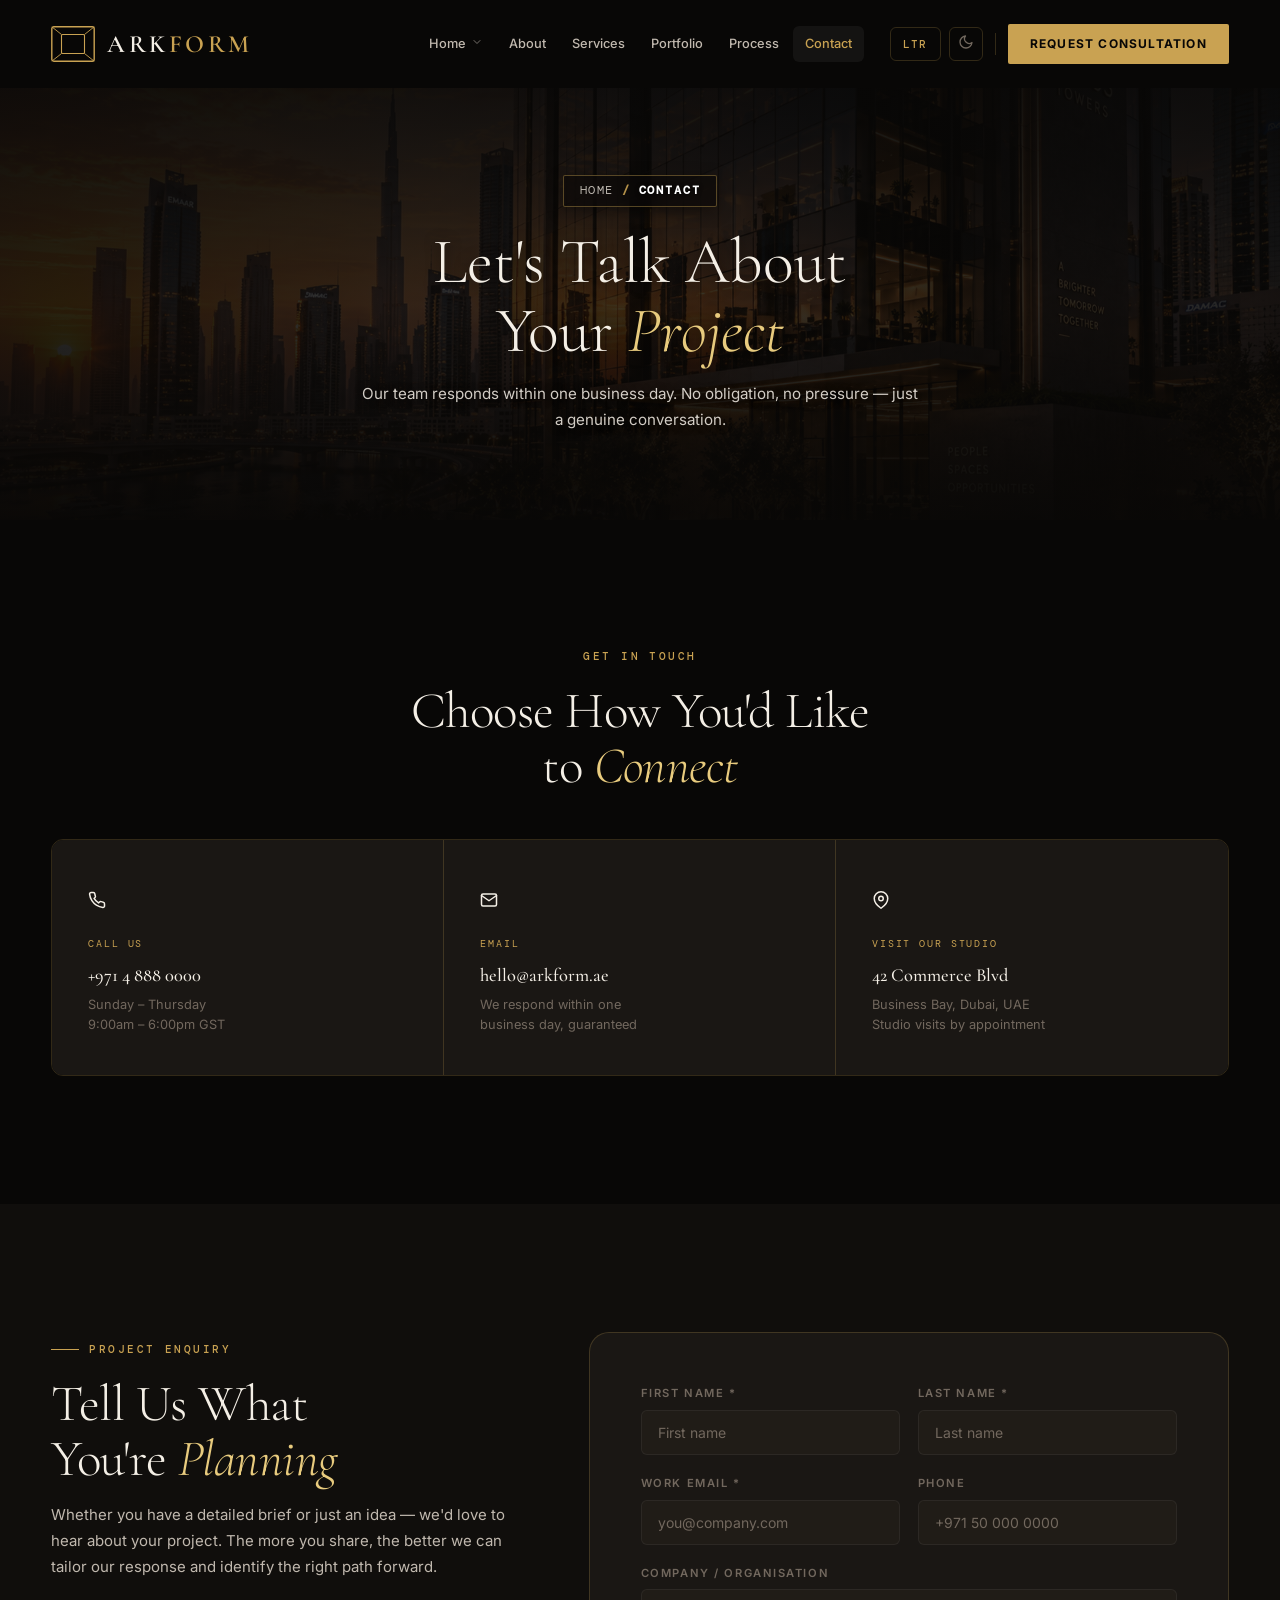
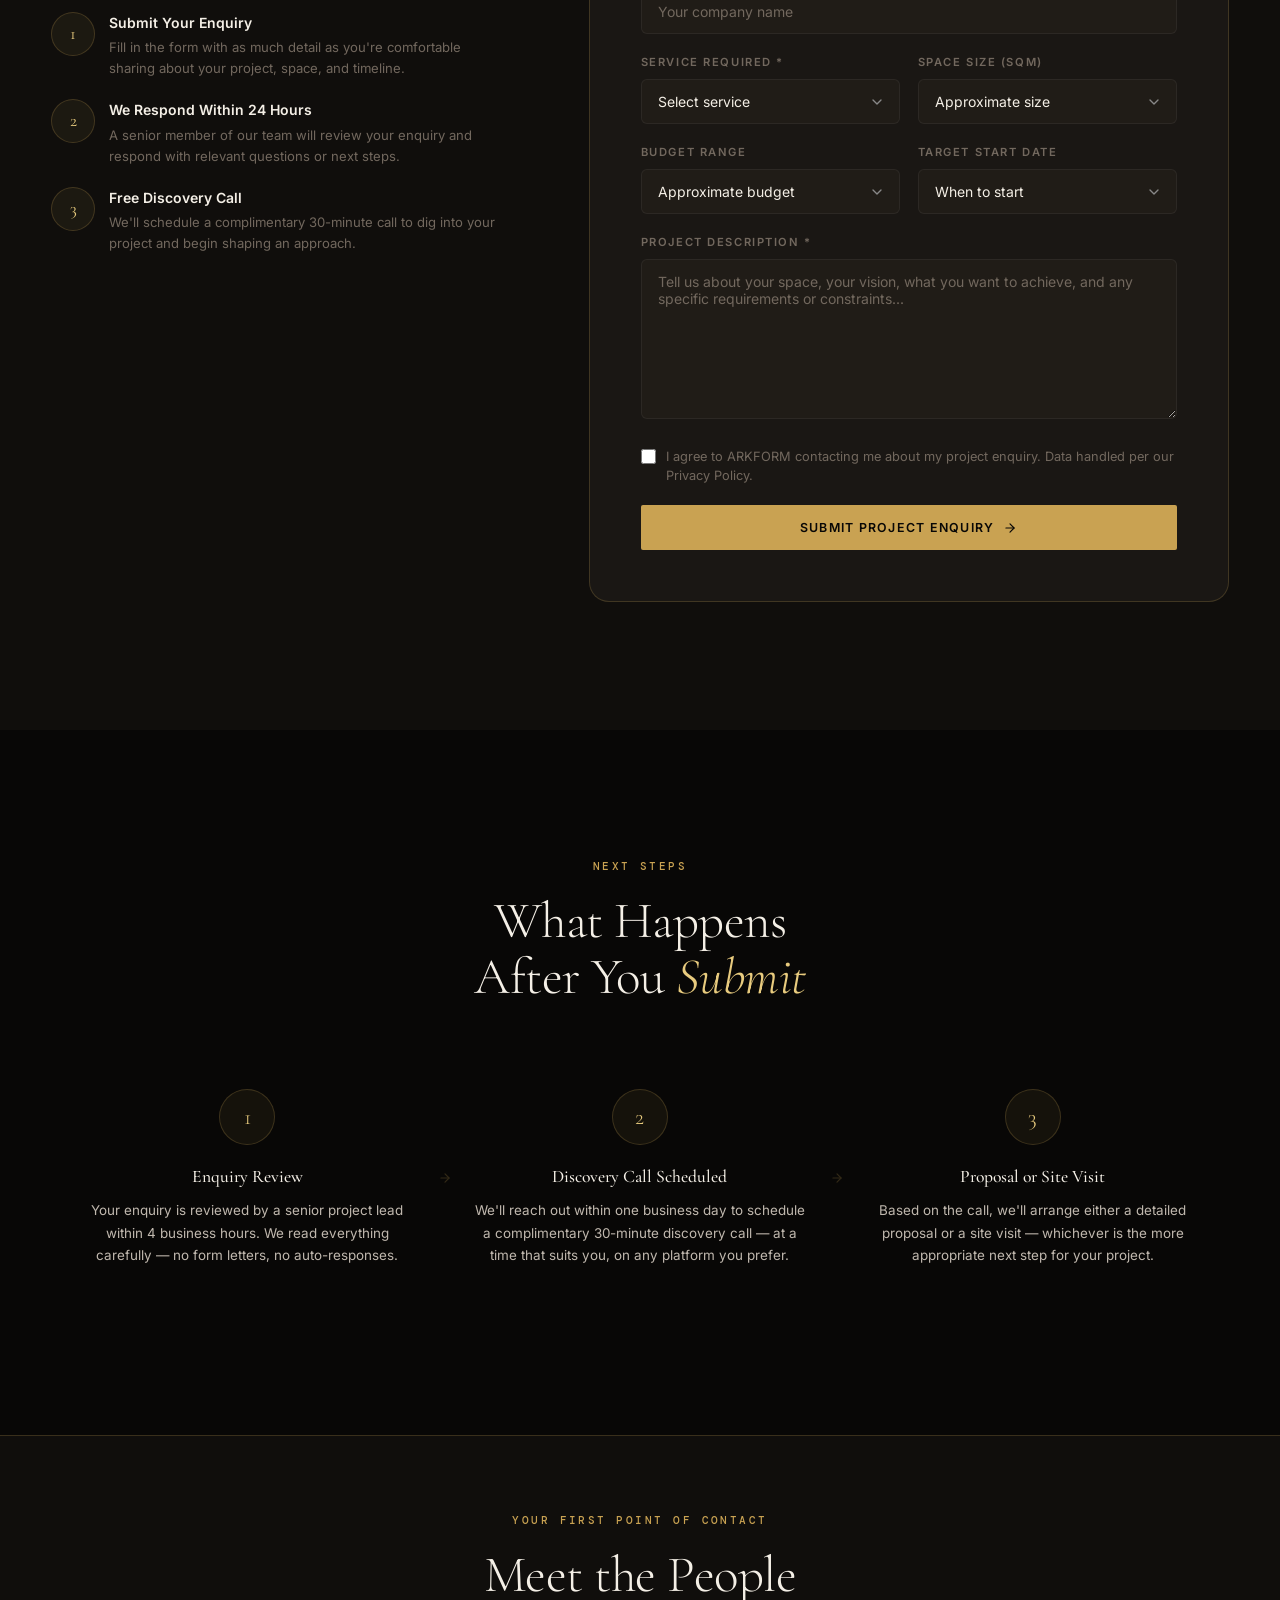
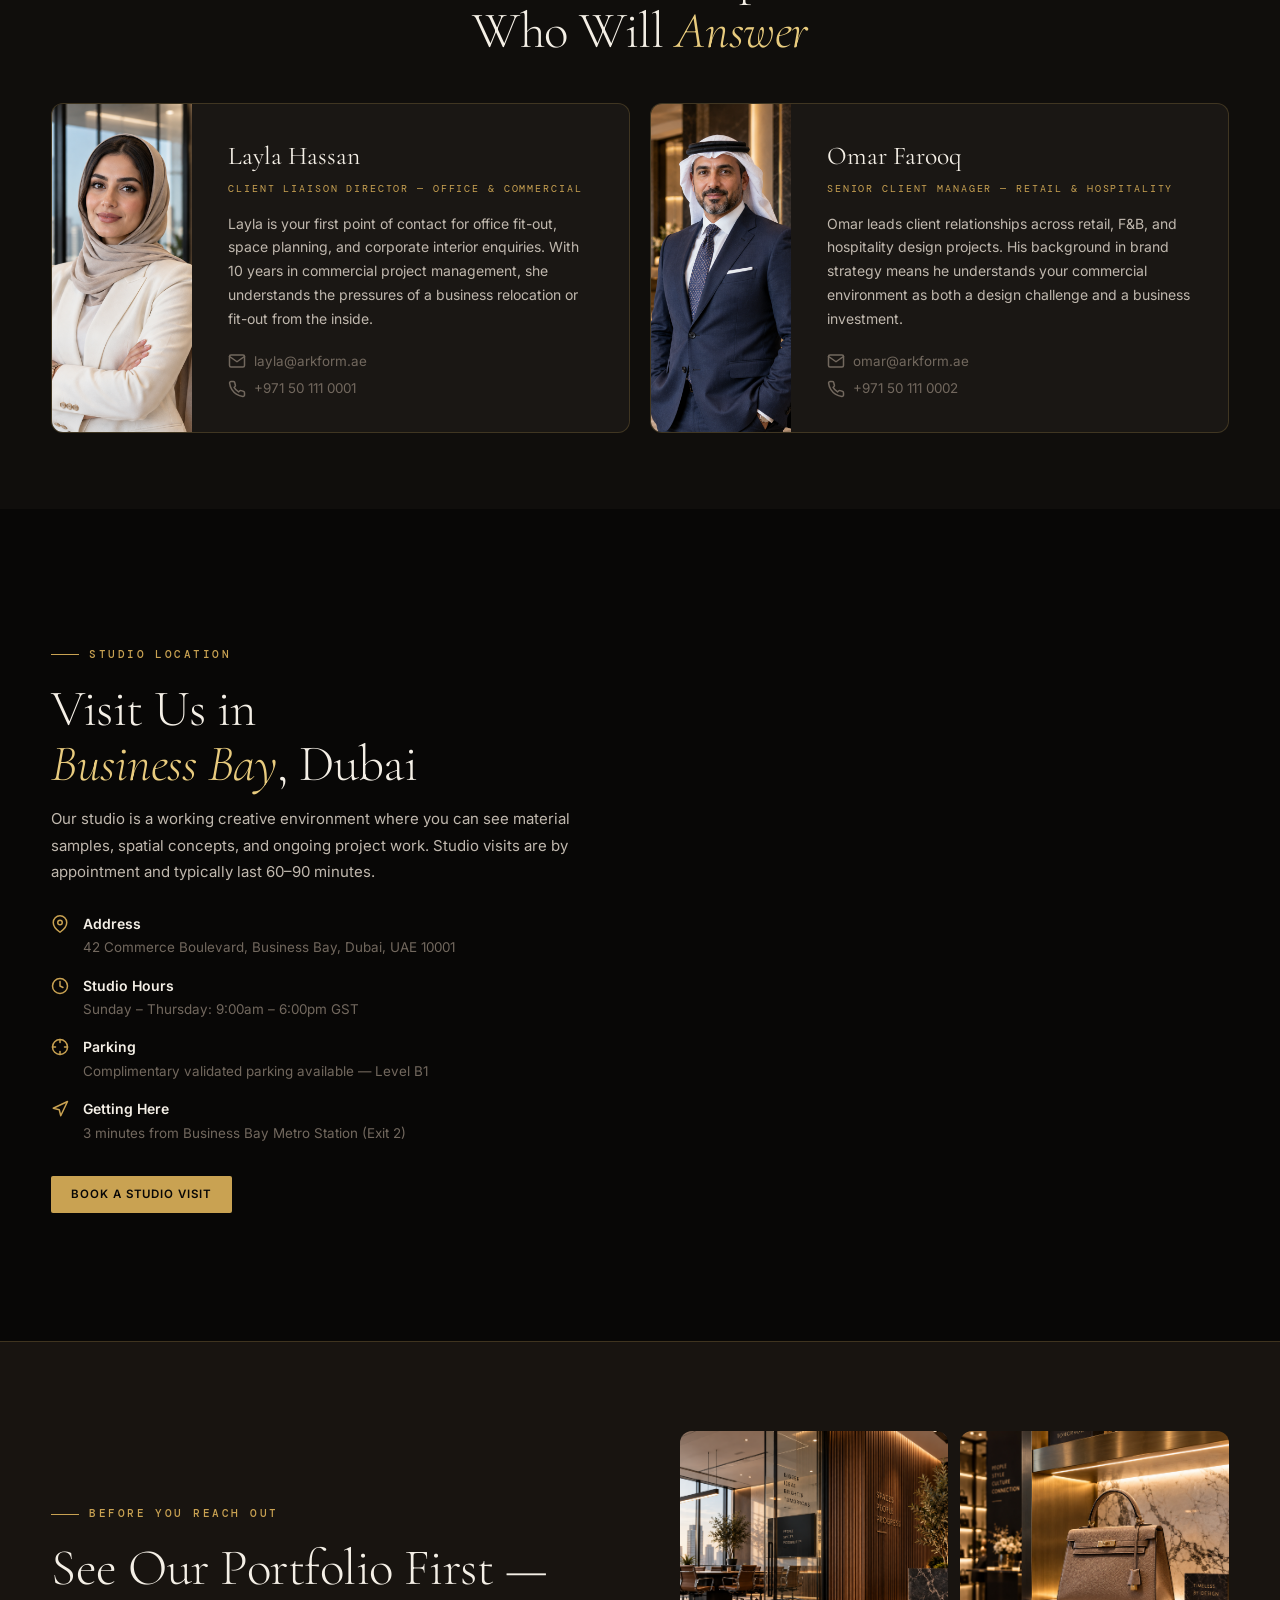
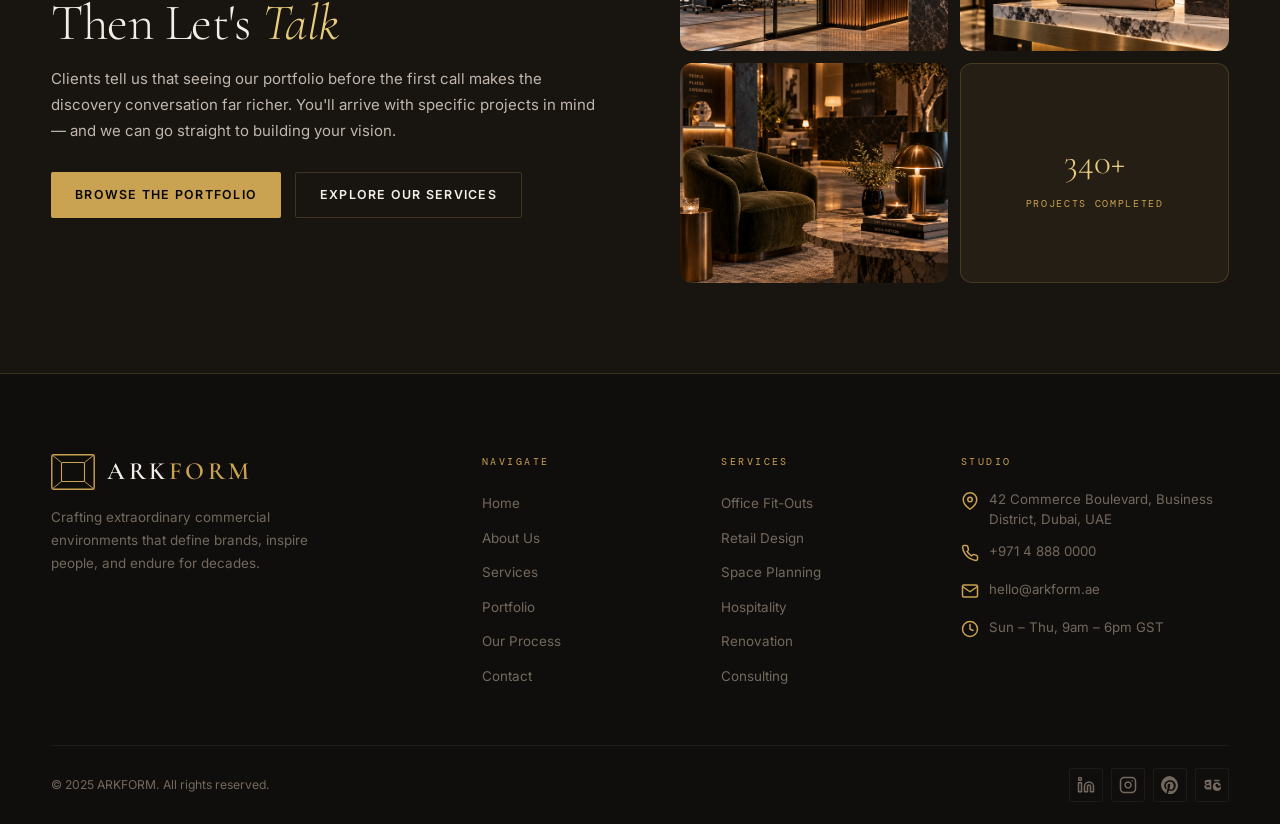
==== commit ee95dc2a: "Fix responsive navigation alignment at 1024px and hamburger visibility at 360px" ====
--- a/contact.html
+++ b/contact.html
@@ -133,7 +133,7 @@
 <!--  MEET YOUR LIAISON -->
 <section id="liaison" class="section-sm" style="background:var(--bg-1);border-top:1px solid var(--bd-g);">
   <div class="container">
-    <div class="sh reveal" style="margin-bottom:40px;"><div class="section-eyebrow">Your First Point of Contact</div><h2 class="sh-title">Meet the People<br>Who Will <em>Answer</em></h2></div>
+    <div class="sh center reveal" style="margin-bottom:44px;"><div class="section-eyebrow center">Your First Point of Contact</div><h2 class="sh-title">Meet the People<br>Who Will <em>Answer</em></h2></div>
     <div style="display:grid;grid-template-columns:1fr 1fr;gap:20px;" class="reveal">
       <div class="liaison-card">
         <div class="liaison-photo"><img src="contact_layla.png" alt="Layla Hassan" style="width:100%;height:100%;min-height:220px;border-radius:0;object-fit:cover;"></div>
--- a/style.css
+++ b/style.css
@@ -77,7 +77,7 @@
 
 /* RTL support */
 html[dir="rtl"] .logo-text { text-align: right; }
-html[dir="rtl"] .nav-menu  { margin-left: 0; margin-right: auto; }
+html[dir="rtl"] .nav-menu  { margin: 0; }
 html[dir="rtl"] .hd-right  { flex-direction: row-reverse; }
 html[dir="rtl"] .hero-content { text-align: right; }
 html[dir="rtl"] .hero-actions { flex-direction: row-reverse; }
@@ -113,11 +113,12 @@
 
 /* ── 6. BUTTONS ──────────────────────────────────────── */
 .btn {
-  display: inline-flex; align-items: center; gap: 9px;
-  padding: 13px 28px; border-radius: var(--r-xs);
+  display: inline-flex; align-items: center; justify-content: center; gap: 9px;
+  padding: 12px 24px; border-radius: var(--r-xs);
   font-family: var(--ff-b); font-size: 0.775rem; font-weight: 600;
   letter-spacing: 0.10em; text-transform: uppercase;
   transition: all 0.28s var(--ease); cursor: pointer;
+  width: fit-content; max-width: 100%;
 }
 .btn-gold { background: var(--gold); color: #080706; }
 .btn-gold:hover { background: var(--gold-lt); transform: translateY(-2px); box-shadow: 0 10px 32px var(--gold-glow); }
@@ -127,7 +128,13 @@
 .btn-ghost-gold .arr { display: inline-block; transition: transform 0.28s var(--ease-sp); margin-left: 6px; }
 .btn-ghost-gold:hover .arr { transform: translateX(6px); }
 html[dir="rtl"] .btn-ghost-gold:hover .arr { transform: translateX(-6px) scaleX(-1); }
-.btn-sm { padding: 10px 20px; font-size: 0.72rem; }
+.btn-sm {
+  padding: 9px 20px;
+  font-size: 0.72rem;
+  letter-spacing: 0.08em;
+  width: fit-content;
+  align-self: flex-start;
+}
 .btn-nav-cta { background: var(--gold); color: #080706; padding: 10px 22px; border-radius: var(--r-xs); font-size: 0.75rem; font-weight: 700; letter-spacing: 0.10em; text-transform: uppercase; font-family: var(--ff-b); transition: all 0.25s; white-space: nowrap; }
 .btn-nav-cta:hover { background: var(--gold-lt); transform: translateY(-1px); box-shadow: 0 6px 20px var(--gold-glow); }
 
@@ -144,14 +151,16 @@
   box-shadow: 0 1px 0 var(--bd-g), var(--sh-sm);
 }
 .header-inner {
-  display: flex; align-items: center; justify-content: space-between;
-  width: 100%; max-width: var(--cont); margin-inline: auto; padding-inline: var(--gut); gap: 24px;
+  display: grid;
+  grid-template-columns: 1fr auto 1fr;
+  align-items: center;
+  width: 100%; max-width: var(--cont); margin-inline: auto; padding-inline: var(--gut); gap: 20px;
 }
 .split-bleed-left { padding-left: max(var(--gut), calc(50vw - (var(--cont) / 2))); }
 .split-bleed-right { padding-right: max(var(--gut), calc(50vw - (var(--cont) / 2))); }
 
 /* Logo */
-.logo-wrap { display: flex; align-items: center; gap: 12px; text-decoration: none; flex-shrink: 0; }
+.logo-wrap { display: flex; align-items: center; gap: 12px; text-decoration: none; flex-shrink: 0; justify-self: start; }
 .logo-svg { width: 44px; height: 36px; color: var(--gold); transition: color 0.3s; flex-shrink: 0; }
 .logo-wrap:hover .logo-svg { color: var(--gold-lt); }
 .logo-text { display: flex; flex-direction: column; gap: 1px; }
@@ -161,7 +170,7 @@
 .logo-sub { font-family: var(--ff-m); font-size: 0.54rem; letter-spacing: 0.28em; text-transform: uppercase; color: var(--txt-3); }
 
 /* Nav */
-.nav-menu { display: flex; align-items: center; gap: 2px; flex: 1; justify-content: center; }
+.nav-menu { display: flex; align-items: center; gap: 2px; justify-content: center; justify-self: center; margin: 0; }
 .nav-item { position: relative; }
 .nav-link { display: inline-flex; align-items: center; gap: 5px; padding: 8px 12px; font-size: 0.80rem; font-weight: 500; color: var(--txt-2); border-radius: var(--r-sm); transition: all 0.22s; white-space: nowrap; }
 .nav-link:hover, .nav-link.active { color: var(--txt-1); background: rgba(255,255,255,0.05); }
@@ -179,7 +188,7 @@
 .dropdown-link:hover .dd-dot { opacity: 1; }
 
 /* Header right */
-.hd-right { display: flex; align-items: center; gap: 8px; flex-shrink: 0; }
+.hd-right { display: flex; align-items: center; gap: 8px; flex-shrink: 0; justify-self: end; }
 .hd-divider { width: 1px; height: 22px; background: var(--bd-g); margin: 0 4px; }
 .dir-toggle { height: 34px; padding: 0 12px; border: 1px solid var(--bd-g); border-radius: var(--r-sm); font-family: var(--ff-m); font-size: 0.70rem; font-weight: 500; letter-spacing: 0.12em; color: var(--gold); background: transparent; transition: all 0.22s; cursor: pointer; }
 .dir-toggle:hover { background: var(--gold-glow); border-color: var(--gold); }
@@ -190,11 +199,37 @@
 [data-theme="light"] .icon-moon { display: none; }
 
 /* Hamburger */
-.hamburger { display: none; flex-direction: column; gap: 5px; padding: 8px; cursor: pointer; background: none; border: none; }
-.hamburger span { display: block; width: 22px; height: 1.5px; background: var(--txt-1); border-radius: 2px; transition: all 0.28s var(--ease); }
-.hamburger.open span:nth-child(1) { transform: translateY(6.5px) rotate(45deg); }
+.hamburger {
+  display: none;
+  flex-direction: column;
+  justify-content: center;
+  align-items: center;
+  gap: 5px;
+  width: 38px;
+  height: 38px;
+  padding: 6px;
+  cursor: pointer;
+  background: transparent;
+  border: 1px solid var(--bd-g);
+  border-radius: var(--r-sm);
+  flex-shrink: 0;
+  transition: all 0.22s var(--ease);
+}
+.hamburger:hover {
+  background: var(--gold-glow);
+  border-color: var(--gold);
+}
+.hamburger span {
+  display: block;
+  width: 20px;
+  height: 2px;
+  background: var(--txt-1);
+  border-radius: 2px;
+  transition: all 0.28s var(--ease);
+}
+.hamburger.open span:nth-child(1) { transform: translateY(7px) rotate(45deg); }
 .hamburger.open span:nth-child(2) { opacity: 0; transform: scaleX(0); }
-.hamburger.open span:nth-child(3) { transform: translateY(-6.5px) rotate(-45deg); }
+.hamburger.open span:nth-child(3) { transform: translateY(-7px) rotate(-45deg); }
 
 /* ── 8. MOBILE NAV ───────────────────────────────────── */
 .mobile-overlay { position: fixed; inset: 0; background: rgba(0,0,0,0.65); z-index: 1099; opacity: 0; visibility: hidden; transition: all 0.35s; }
@@ -221,28 +256,35 @@
 
 /* ── 10. HERO (Home 1 — Full bleed editorial) ─────── */
 .hero-editorial {
-  position: relative; min-height: 100svh; display: flex; align-items: flex-end;
-  overflow: hidden; margin-top: var(--nav-h);
+  position: relative;
+  min-height: calc(100svh - var(--nav-h));
+  min-height: calc(100dvh - var(--nav-h));
+  display: flex;
+  flex-direction: column;
+  justify-content: center;
+  overflow: hidden;
+  margin-top: var(--nav-h);
   --txt-1: #F4EFE6;
   --gold: #C9A252;
   --bd-g: rgba(201,162,82,0.3);
 }
 .hero-bg-img { position: absolute; inset: 0; }
+.hero-bg-img img { width: 100%; height: 100%; object-fit: cover; display: block; }
 .hero-bg-img .ph { position: absolute; inset: 0; border-radius: 0; }
 .hero-editorial-overlay {
   position: absolute; inset: 0;
   background: linear-gradient(165deg, rgba(8,7,6,0.72) 0%, rgba(8,7,6,0.92) 55%, rgba(8,7,6,0.97) 100%);
 }
 [data-theme="light"] .hero-editorial-overlay { background: linear-gradient(165deg, rgba(8,7,6,0.62) 0%, rgba(8,7,6,0.88) 60%, rgba(8,7,6,0.95) 100%); }
-.hero-editorial-content { position: relative; z-index: 2; padding-bottom: clamp(56px,8vw,110px); width: 100%; }
-.hero-kicker { display: inline-flex; align-items: center; gap: 12px; font-family: var(--ff-m); font-size: 0.68rem; letter-spacing: 0.28em; text-transform: uppercase; color: var(--gold); margin-bottom: 28px; }
+.hero-editorial-content { position: relative; z-index: 2; padding-block: clamp(20px, 3.5vh, 44px); width: 100%; }
+.hero-kicker { display: inline-flex; align-items: center; gap: 12px; font-family: var(--ff-m); font-size: 0.68rem; letter-spacing: 0.28em; text-transform: uppercase; color: var(--gold); margin-bottom: clamp(12px, 1.8vh, 20px); }
 .hero-kicker::before { content: ''; width: 40px; height: 1px; background: var(--gold); }
-.hero-h1 { font-family: var(--ff-d); font-size: clamp(3.2rem,7vw,9rem); font-weight: 300; line-height: 1.02; letter-spacing: -0.025em; color: #F4EFE6; margin-bottom: 30px; max-width: 900px; }
+.hero-h1 { font-family: var(--ff-d); font-size: clamp(2.4rem, min(4.8vw, 6.8vh), 5.4rem); font-weight: 300; line-height: 1.04; letter-spacing: -0.025em; color: #F4EFE6; margin-bottom: clamp(14px, 2vh, 22px); max-width: 900px; }
 .hero-h1 em { font-style: italic; color: var(--gold-lt); }
-.hero-sub { font-size: 0.9375rem; color: rgba(244,239,230,0.60); max-width: 500px; line-height: 1.72; margin-bottom: 44px; }
+.hero-sub { font-size: clamp(0.85rem, 1.1vw, 0.9375rem); color: rgba(244,239,230,0.68); max-width: 520px; line-height: 1.65; margin-bottom: clamp(18px, 2.6vh, 30px); }
 .hero-actions { display: flex; align-items: center; gap: 16px; flex-wrap: wrap; }
-.hero-scroll { position: absolute; bottom: 40px; right: var(--gut); z-index: 2; writing-mode: vertical-rl; font-family: var(--ff-m); font-size: 0.60rem; letter-spacing: 0.20em; color: rgba(244,239,230,0.30); text-transform: uppercase; display: flex; align-items: center; gap: 10px; }
-.hero-scroll::after { content: ''; width: 1px; height: 52px; background: linear-gradient(to bottom, rgba(201,162,82,0.7), transparent); animation: sl 2s ease-in-out infinite; }
+.hero-scroll { position: absolute; bottom: clamp(16px, 2.5vh, 30px); right: var(--gut); z-index: 2; writing-mode: vertical-rl; font-family: var(--ff-m); font-size: 0.60rem; letter-spacing: 0.20em; color: rgba(244,239,230,0.30); text-transform: uppercase; display: flex; align-items: center; gap: 10px; }
+.hero-scroll::after { content: ''; width: 1px; height: clamp(32px, 4.5vh, 48px); background: linear-gradient(to bottom, rgba(201,162,82,0.7), transparent); animation: sl 2s ease-in-out infinite; }
 @keyframes sl { 0%,100%{transform:scaleY(0.4);opacity:0.4;} 50%{transform:scaleY(1);opacity:1;} }
 
 /* ── 11. HERO (Home 2 — Asymmetric split) ─────────── */
@@ -288,7 +330,13 @@
 html[dir="rtl"] .project-row.rev { direction: ltr; }
 .project-visual { position: relative; overflow: hidden; }
 .project-visual .ph { position: absolute; inset: 0; border-radius: 0; }
-.project-body { padding: clamp(52px,6vw,100px) clamp(44px,5vw,88px); display: flex; flex-direction: column; justify-content: center; background: var(--bg-2); }
+.project-body {
+  padding: clamp(52px,6vw,100px) clamp(44px,5vw,88px);
+  display: flex; flex-direction: column; justify-content: center;
+  align-items: flex-start;
+  background: var(--bg-2);
+}
+.project-body .btn { align-self: flex-start; width: fit-content; }
 .project-cat { font-family: var(--ff-m); font-size: 0.65rem; letter-spacing: 0.22em; text-transform: uppercase; color: var(--gold); margin-bottom: 12px; }
 .project-name { font-family: var(--ff-d); font-size: clamp(1.8rem,3vw,3rem); font-weight: 300; color: var(--txt-1); line-height: 1.12; margin-bottom: 16px; }
 .project-name em { font-style: italic; color: var(--gold-lt); }
@@ -299,6 +347,7 @@
 .project-spec-key { font-family: var(--ff-m); font-size: 0.62rem; letter-spacing: 0.14em; text-transform: uppercase; color: var(--txt-3); margin-top: 3px; }
 
 /* ── 15. STAT ANCHORS (Home 1 section 4) ─────────── */
+#why-arkform { padding: clamp(80px, 10vw, 140px) 0; }
 .stat-anchors { display: grid; grid-template-columns: repeat(4,1fr); gap: 1px; background: var(--bd-g); }
 .sa-cell { background: var(--bg-card); padding: 52px 36px; transition: background 0.3s; }
 .sa-cell:hover { background: var(--bg-card-h); }
@@ -323,6 +372,7 @@
 .tf-minor-author { font-size: 0.78rem; font-weight: 600; color: var(--txt-3); }
 
 /* ── 17. RECOGNITION STRIP (Home 1 section 6) ───── */
+#recognition { padding: clamp(80px, 10vw, 140px) 0; }
 .recognition-strip { background: var(--bg-2); border-top: 1px solid var(--bd-g); border-bottom: 1px solid var(--bd-g); }
 .recognition-inner { display: flex; align-items: center; gap: 0; overflow-x: auto; }
 .rec-award { flex: 1; padding: 32px 44px; border-right: 1px solid var(--bd-g); text-align: center; flex-shrink: 0; min-width: 200px; transition: background 0.3s; }
@@ -401,17 +451,97 @@
 .cta-studio-actions { display: flex; gap: 12px; flex-wrap: wrap; }
 
 /* ── 24. PAGE HERO (inner pages) ─────────────────── */
-.page-hero { position: relative; height: clamp(400px, 52vh, 580px); display: flex; align-items: flex-end; overflow: hidden; margin-top: var(--nav-h); }
+.page-hero {
+  position: relative;
+  min-height: clamp(380px, 48vh, 520px);
+  display: flex;
+  align-items: center;
+  justify-content: center;
+  overflow: hidden;
+  margin-top: var(--nav-h);
+}
 .page-hero-bg { position: absolute; inset: 0; }
 .page-hero-bg .ph { position: absolute; inset: 0; border-radius: 0; }
-.page-hero-overlay { position: absolute; inset: 0; background: linear-gradient(to top, rgba(8,7,6,0.90) 0%, rgba(8,7,6,0.50) 55%, rgba(8,7,6,0.22) 100%); }
-.page-hero-content { position: relative; z-index: 2; padding-bottom: 64px; width: 100%; }
-.page-hero-title { font-family: var(--ff-d); font-size: clamp(2.8rem,5.5vw,6rem); font-weight: 300; color: #F4EFE6; line-height: 1.05; }
+.page-hero-bg img { width: 100%; height: 100%; object-fit: cover; display: block; }
+.page-hero-overlay {
+  position: absolute;
+  inset: 0;
+  background: radial-gradient(ellipse at center, rgba(8,7,6,0.65) 0%, rgba(8,7,6,0.85) 100%),
+              linear-gradient(to top, rgba(8,7,6,0.92) 0%, rgba(8,7,6,0.40) 50%, rgba(8,7,6,0.75) 100%);
+}
+.page-hero-content {
+  position: relative;
+  z-index: 2;
+  padding: clamp(52px, 7vh, 88px) 0;
+  width: 100%;
+  text-align: center;
+}
+.page-hero-content .container {
+  display: flex;
+  flex-direction: column;
+  align-items: center;
+  text-align: center;
+}
+.page-hero-title {
+  font-family: var(--ff-d);
+  font-size: clamp(2.6rem, 5vw, 5.5rem);
+  font-weight: 300;
+  color: #F4EFE6;
+  line-height: 1.08;
+  text-shadow: 0 2px 14px rgba(0,0,0,0.5);
+  max-width: 860px;
+  margin-inline: auto;
+  text-align: center;
+}
 .page-hero-title em { font-style: italic; color: var(--gold-lt); }
-.page-hero-sub { font-size: 0.9375rem; color: rgba(244,239,230,0.55); max-width: 500px; margin-top: 14px; line-height: 1.7; }
-.breadcrumb { display: flex; align-items: center; gap: 8px; font-family: var(--ff-m); font-size: 0.68rem; letter-spacing: 0.12em; color: rgba(244,239,230,0.38); margin-bottom: 16px; }
-.breadcrumb a:hover { color: var(--gold); }
-.bc-sep { color: var(--gold); }
+.page-hero-sub {
+  font-size: 0.95rem;
+  color: rgba(244,239,230,0.85);
+  max-width: 560px;
+  margin-top: 16px;
+  margin-inline: auto;
+  line-height: 1.7;
+  text-shadow: 0 1px 8px rgba(0,0,0,0.6);
+  text-align: center;
+}
+.breadcrumb {
+  display: inline-flex;
+  align-items: center;
+  justify-content: center;
+  gap: 8px;
+  font-family: var(--ff-m);
+  font-size: 0.72rem;
+  letter-spacing: 0.14em;
+  text-transform: uppercase;
+  margin-bottom: 20px;
+  margin-inline: auto;
+  padding: 6px 16px;
+  background: rgba(8, 7, 6, 0.55);
+  backdrop-filter: blur(12px);
+  -webkit-backdrop-filter: blur(12px);
+  border: 1px solid rgba(201, 162, 82, 0.4);
+  border-radius: var(--r-xs);
+  box-shadow: 0 4px 16px rgba(0, 0, 0, 0.4);
+}
+.breadcrumb a {
+  color: rgba(244, 239, 230, 0.75);
+  transition: color 0.2s;
+  text-decoration: none;
+}
+.breadcrumb a:hover {
+  color: var(--gold-lt);
+}
+.bc-sep {
+  color: var(--gold);
+  font-weight: 600;
+  opacity: 0.9;
+}
+.breadcrumb span:last-child {
+  color: #FFFFFF;
+  font-weight: 700;
+  letter-spacing: 0.16em;
+  text-shadow: 0 1px 4px rgba(0, 0, 0, 0.8);
+}
 
 /* ── 25. PORTFOLIO GRID ──────────────────────────── */
 .filter-bar { display: flex; gap: 8px; flex-wrap: wrap; margin-bottom: 40px; }
@@ -468,6 +598,8 @@
 .form-group { margin-bottom: 20px; }
 .form-label { display: block; font-size: 0.70rem; font-weight: 600; letter-spacing: 0.14em; text-transform: uppercase; color: var(--txt-3); margin-bottom: 7px; }
 .form-input, .form-select, .form-textarea { width: 100%; padding: 13px 16px; background: var(--bg-3); border: 1px solid var(--bd); border-radius: var(--r-sm); font-family: var(--ff-b); font-size: 0.875rem; color: var(--txt-1); transition: all 0.22s; outline: none; -webkit-appearance: none; appearance: none; }
+.form-select { background-image: url("data:image/svg+xml;charset=UTF-8,%3Csvg xmlns='http://www.w3.org/2000/svg' viewBox='0 0 24 24' fill='none' stroke='%23888888' stroke-width='2' stroke-linecap='round' stroke-linejoin='round'%3E%3Cpolyline points='6 9 12 15 18 9'%3E%3C/polyline%3E%3C/svg%3E"); background-repeat: no-repeat; background-position: right 14px center; background-size: 16px; padding-right: 40px; }
+html[dir="rtl"] .form-select { background-position: left 14px center; padding-right: 16px; padding-left: 40px; }
 .form-input::placeholder, .form-textarea::placeholder { color: var(--txt-3); }
 .form-input:focus, .form-select:focus, .form-textarea:focus { border-color: var(--gold); background: var(--bg-card); box-shadow: 0 0 0 3px var(--gold-glow); }
 .form-textarea { min-height: 130px; resize: vertical; }
@@ -581,7 +713,13 @@
 .spotlight { display: grid; grid-template-columns: 1.2fr 1fr; gap: 0; min-height: 560px; }
 .spotlight-visual { position: relative; overflow: hidden; }
 .spotlight-visual .ph { position: absolute; inset: 0; border-radius: 0; }
-.spotlight-body { padding: clamp(44px,5vw,80px) clamp(40px,4vw,72px); background: var(--bg-2); display: flex; flex-direction: column; justify-content: center; }
+.spotlight-body {
+  padding: clamp(44px,5vw,80px) clamp(40px,4vw,72px);
+  background: var(--bg-2);
+  display: flex; flex-direction: column; justify-content: center;
+  align-items: flex-start;
+}
+.spotlight-body .btn { align-self: flex-start; width: fit-content; }
 .spotlight-tag { font-family: var(--ff-m); font-size: 0.64rem; letter-spacing: 0.20em; text-transform: uppercase; color: var(--gold); margin-bottom: 12px; }
 .spotlight-title { font-family: var(--ff-d); font-size: clamp(1.8rem,3vw,3.2rem); font-weight: 300; color: var(--txt-1); line-height: 1.1; margin-bottom: 16px; }
 .spotlight-title em { color: var(--gold-lt); }
@@ -618,8 +756,66 @@
   .stat-anchors { grid-template-columns: repeat(2,1fr); }
   .team-editorial { grid-template-columns: 1fr 1fr; }
 }
+@media (max-width: 1100px) {
+  .header-inner {
+    padding-inline: clamp(16px, 2.5vw, 28px);
+    gap: 12px;
+  }
+  .logo-wrap {
+    gap: 8px;
+  }
+  .logo-svg {
+    width: 36px;
+    height: 30px;
+  }
+  .logo-name {
+    font-size: 1.35rem;
+    letter-spacing: 0.10em;
+  }
+  .nav-menu {
+    gap: 2px;
+  }
+  .nav-link {
+    padding: 6px 8px;
+    font-size: 0.76rem;
+    gap: 4px;
+  }
+  .hd-right {
+    gap: 6px;
+  }
+  .dir-toggle {
+    height: 32px;
+    padding: 0 8px;
+    font-size: 0.65rem;
+  }
+  .theme-toggle {
+    width: 32px;
+    height: 32px;
+  }
+  .hd-divider {
+    height: 18px;
+    margin: 0 2px;
+  }
+  .btn-nav-cta {
+    padding: 8px 14px;
+    font-size: 0.70rem;
+    letter-spacing: 0.06em;
+  }
+}
 @media (max-width: 960px) {
   :root { --nav-h: 80px; }
+  .header-inner {
+    padding-inline: 16px;
+    gap: 8px;
+  }
+  .nav-link {
+    padding: 5px 6px;
+    font-size: 0.72rem;
+  }
+  .btn-nav-cta {
+    padding: 7px 10px;
+    font-size: 0.68rem;
+  }
   .expertise-row { grid-template-columns: 1fr; }
   .project-row, .project-row.rev { grid-template-columns: 1fr; direction: ltr; }
   .project-visual { min-height: 360px; position: relative; }
@@ -652,8 +848,16 @@
   .tab-panel-visual { min-height: 280px; }
 }
 @media (max-width: 768px) {
+  .header-inner {
+    display: flex;
+    justify-content: space-between;
+    align-items: center;
+    gap: 12px;
+  }
   .nav-menu { display: none; }
-  .hamburger { display: flex; }
+  .hamburger { display: flex; flex-shrink: 0; }
+  .header-inner .btn-nav-cta,
+  .header-inner .hd-divider { display: none; }
   .footer-top { grid-template-columns: 1fr; gap: 28px; }
   .footer-bottom { flex-direction: column; gap: 14px; text-align: center; }
   .form-row { grid-template-columns: 1fr; }
@@ -669,6 +873,16 @@
   .recognition-inner { justify-content: flex-start; }
 }
 @media (max-width: 520px) {
+  .header-inner { gap: 8px; padding-inline: 14px; }
+  .hd-right { gap: 6px; }
+  .logo-wrap { gap: 8px; }
+  .logo-svg { width: 34px; height: 28px; }
+  .logo-name { font-size: 1.3rem; letter-spacing: 0.10em; }
+  .logo-sub { display: none; }
+  .dir-toggle { height: 32px; padding: 0 8px; font-size: 0.65rem; }
+  .theme-toggle { width: 32px; height: 32px; }
+  .hamburger { width: 34px; height: 34px; padding: 5px; }
+  .hamburger span { width: 18px; }
   .hero-actions, .cta-studio-actions { flex-direction: column; align-items: flex-start; }
   .stat-anchors { grid-template-columns: 1fr; }
   .portfolio-grid { grid-template-columns: 1fr; }
@@ -680,3 +894,14 @@
   .rec-award { border-right: none; border-bottom: 1px solid var(--bd-g); }
   .mini-form { flex-direction: column; }
 }
+@media (max-width: 360px) {
+  .header-inner { padding-inline: 10px; gap: 6px; }
+  .hd-right { gap: 4px; }
+  .logo-wrap { gap: 6px; }
+  .logo-svg { width: 30px; height: 25px; }
+  .logo-name { font-size: 1.15rem; letter-spacing: 0.08em; }
+  .dir-toggle { height: 30px; padding: 0 6px; font-size: 0.62rem; }
+  .theme-toggle { width: 30px; height: 30px; font-size: 0.85rem; }
+  .hamburger { width: 32px; height: 32px; padding: 4px; }
+  .hamburger span { width: 16px; }
+}
